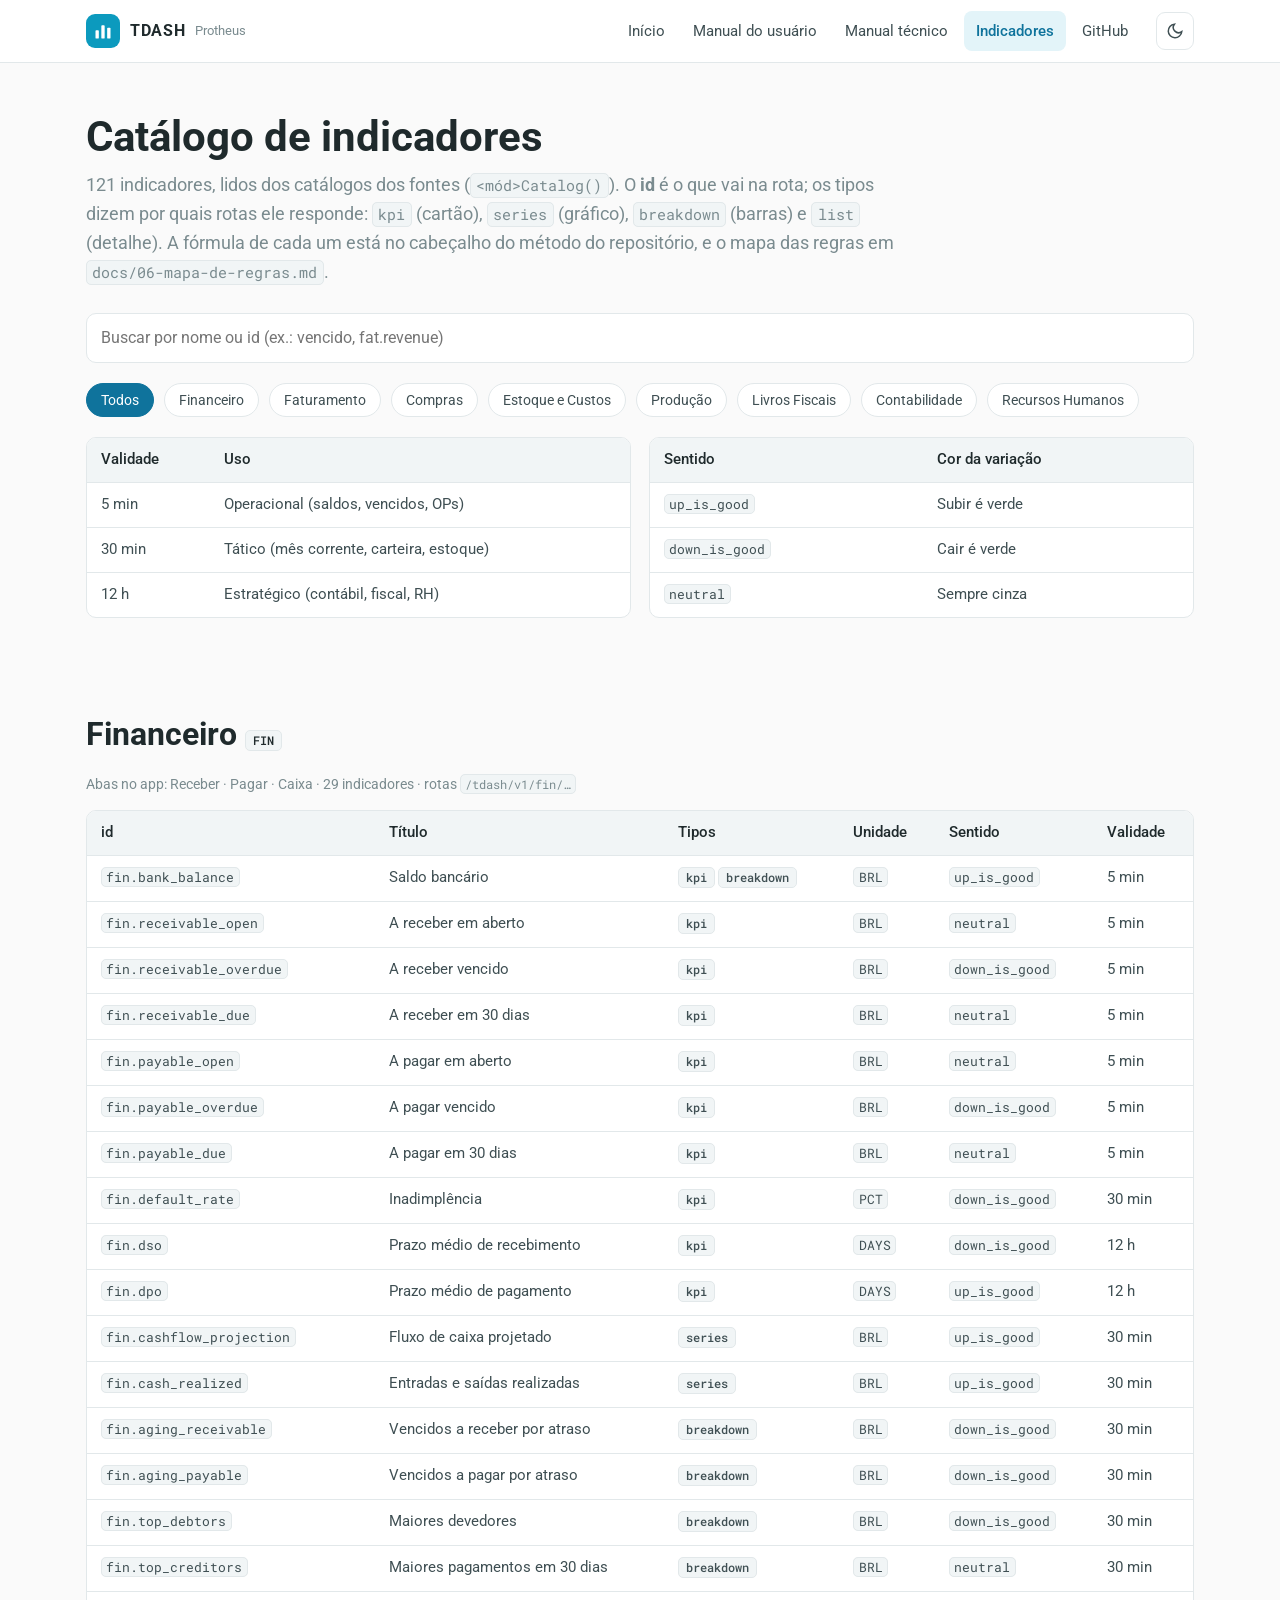
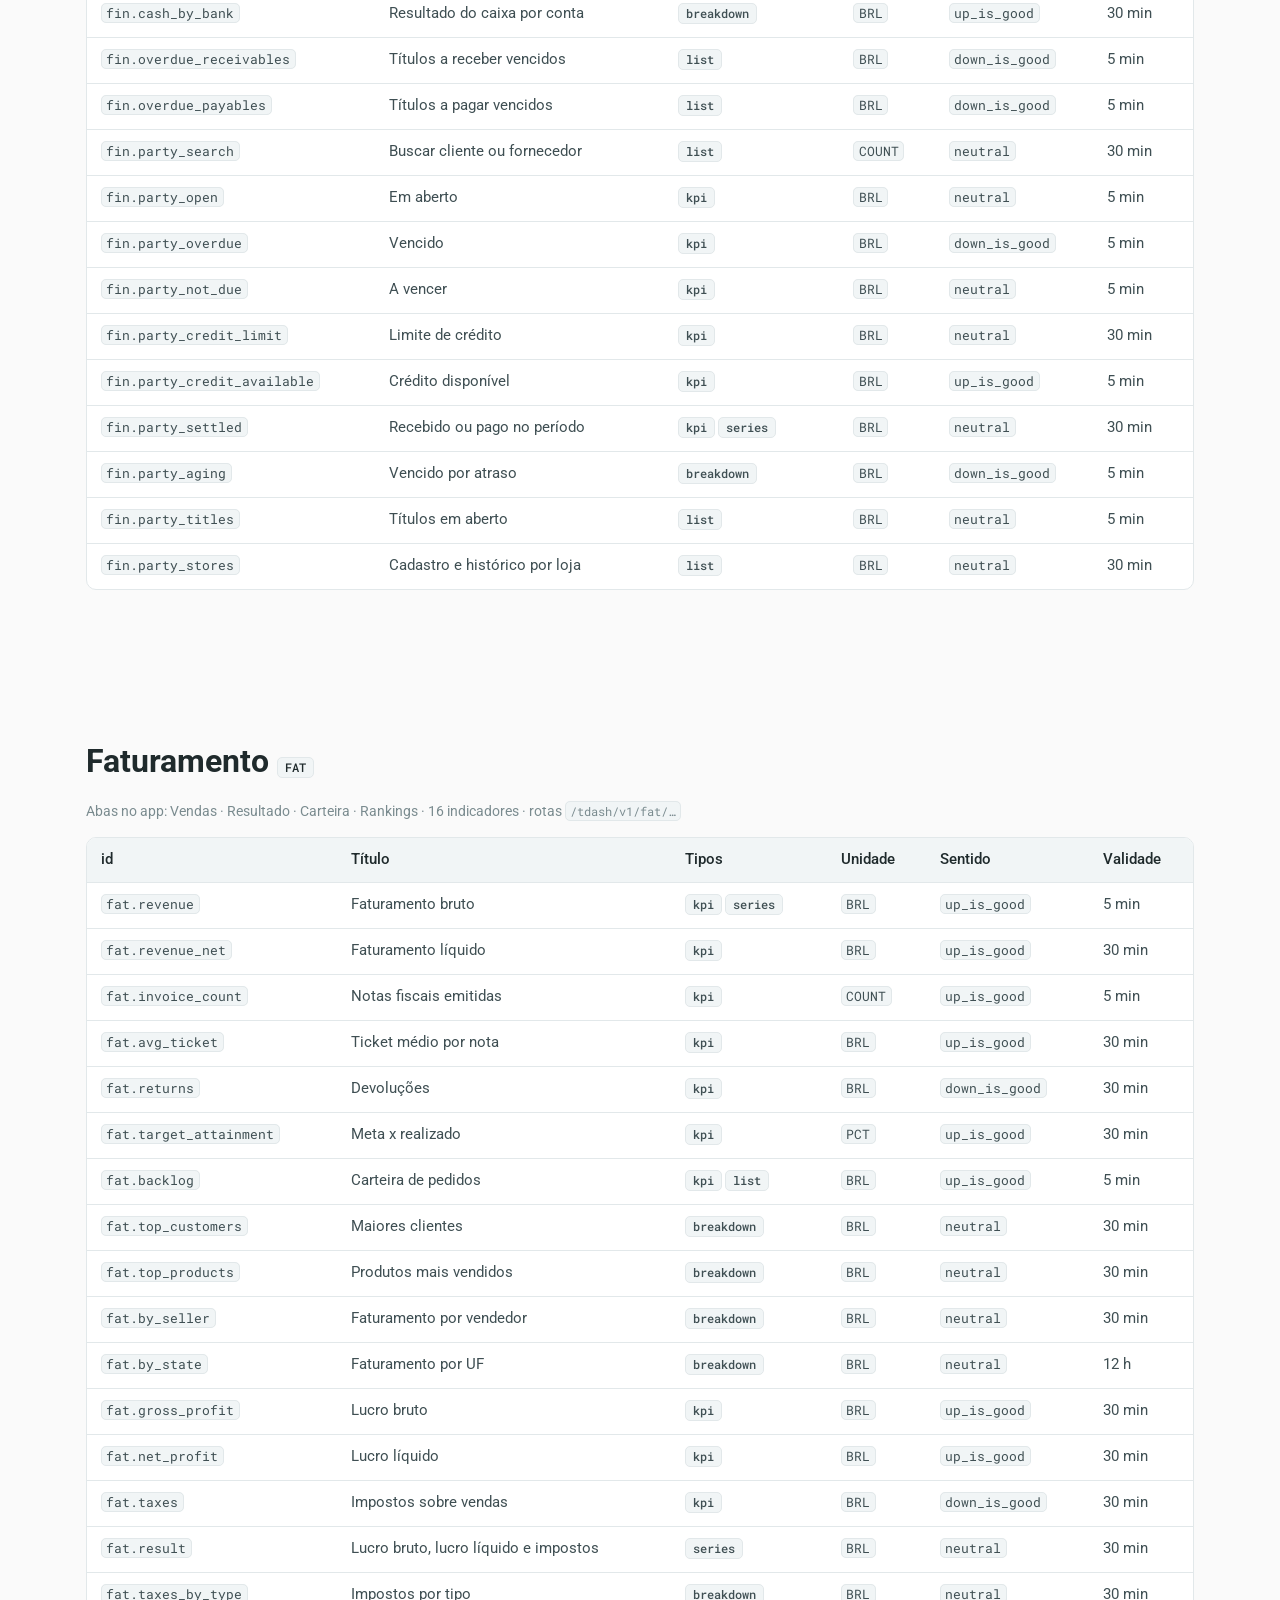
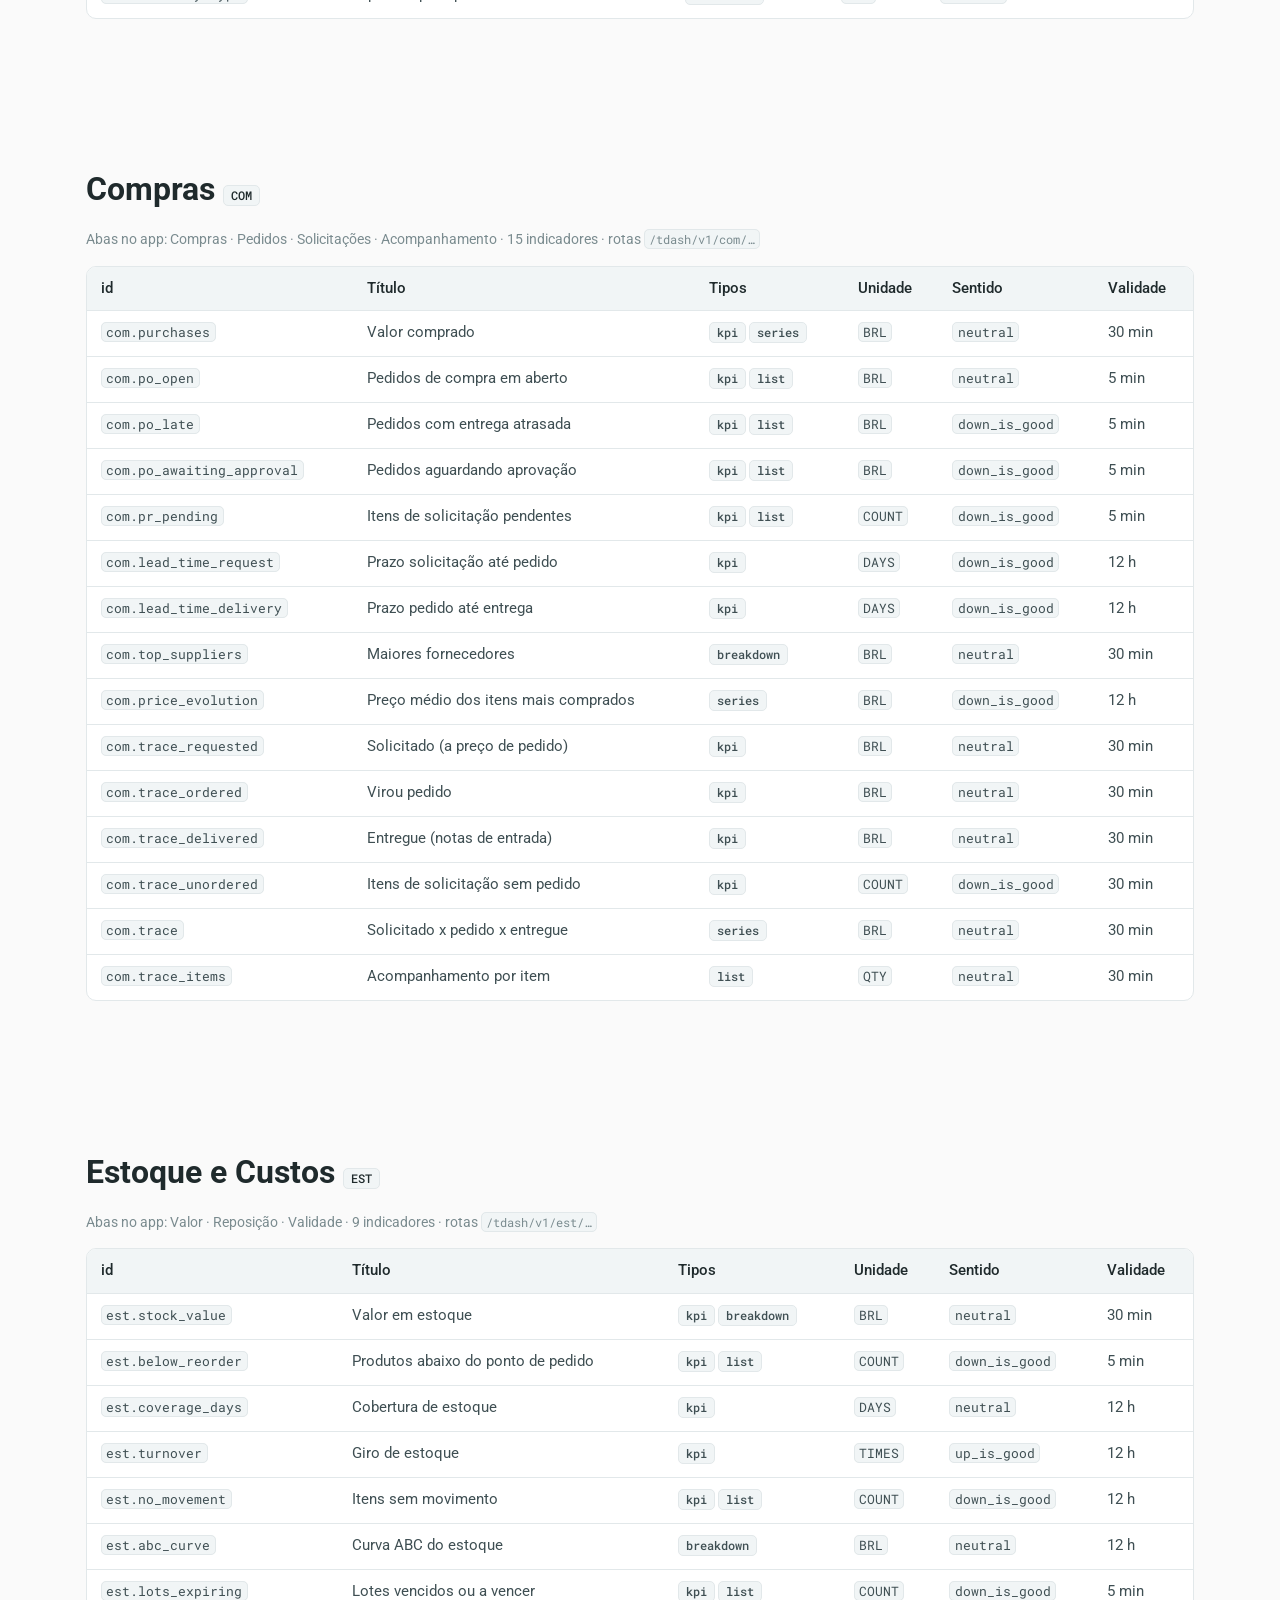
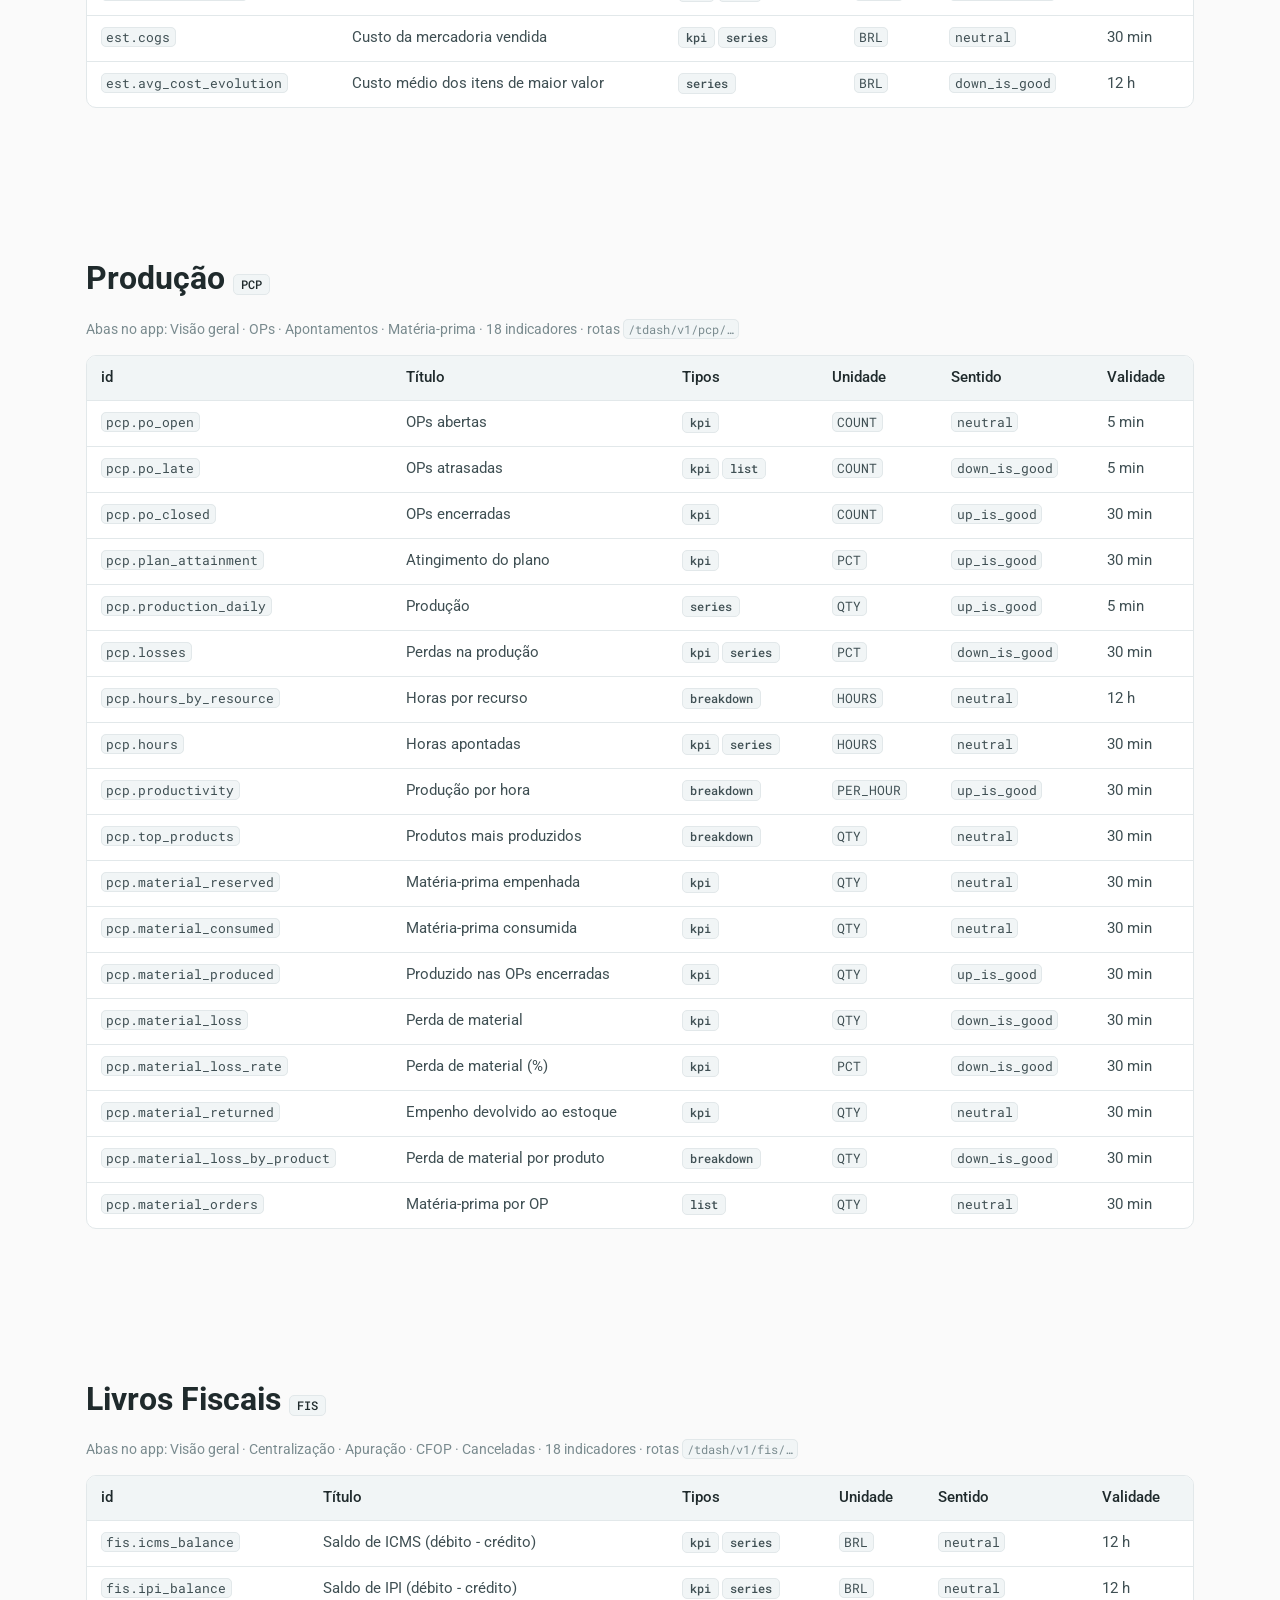
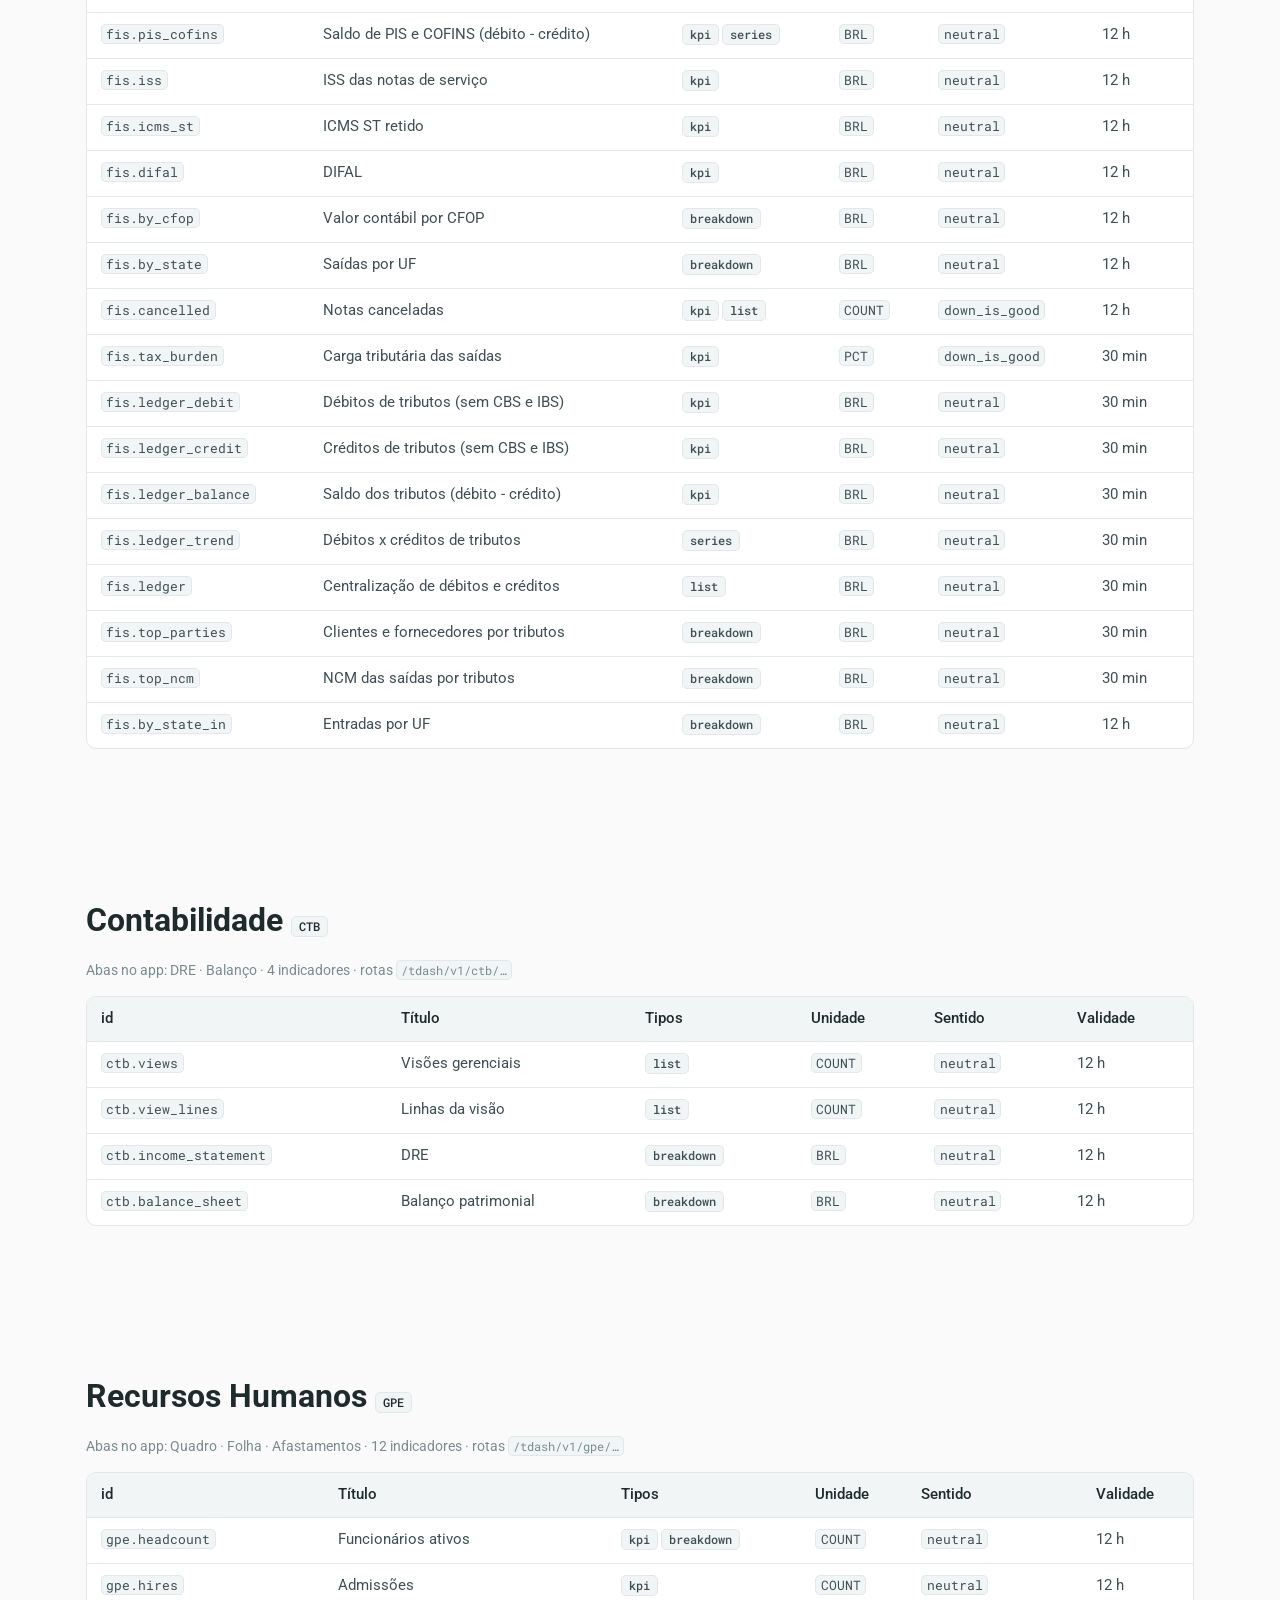
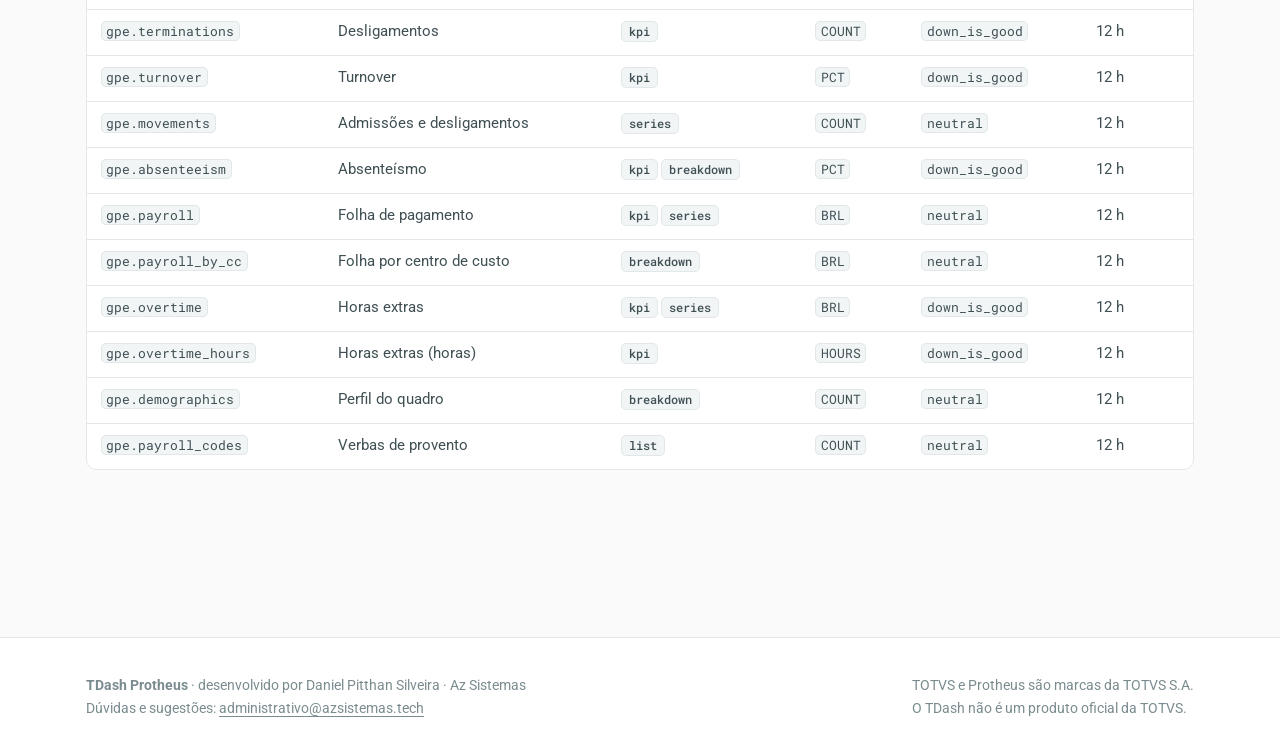
==== indicadores.html @ ec662a40 "Site do TDash Protheus: inicio, manual do usuario, manual tecnico e catalogo de indicadores Co-Autho" ====
<!doctype html>
<html lang="pt-BR">
<head>
<meta charset="utf-8">
<meta name="viewport" content="width=device-width, initial-scale=1">
<title>Catálogo de indicadores — TDash Protheus</title>
<meta name="description" content="Todos os indicadores das APIs TLPP do TDash, por módulo: id, título, tipo, unidade, sentido e validade.">
<meta name="theme-color" content="#0f739c">
<link rel="icon" href="assets/favicon.svg" type="image/svg+xml">
<link rel="preconnect" href="https://fonts.googleapis.com">
<link rel="preconnect" href="https://fonts.gstatic.com" crossorigin>
<link href="https://fonts.googleapis.com/css2?family=Roboto:wght@400;500;700&family=Roboto+Mono:wght@400;500&display=swap" rel="stylesheet">
<link rel="stylesheet" href="assets/site.css">
<script src="assets/site.js"></script>
</head>
<body>

<header class="top">
  <div class="wrap">
    <a class="brand" href="index.html">
      <span class="mark"><svg width="20" height="20" viewBox="0 0 24 24" fill="currentColor"><rect x="3" y="11" width="4" height="10" rx="1"/><rect x="10" y="5" width="4" height="16" rx="1"/><rect x="17" y="8" width="4" height="13" rx="1"/></svg></span>
      TDASH <small>Protheus</small>
    </a>
    <button class="icon-btn menu-btn" id="menuBtn" aria-label="Menu" aria-expanded="false" aria-controls="nav"><svg width="20" height="20" viewBox="0 0 24 24" fill="none" stroke="currentColor" stroke-width="2"><path d="M4 7h16M4 12h16M4 17h16"/></svg></button>
    <nav class="nav" id="nav">
      <a href="index.html">Início</a>
      <a href="usuario.html">Manual do usuário</a>
      <a href="tecnico.html">Manual técnico</a>
      <a href="indicadores.html" aria-current="page">Indicadores</a>
      <a href="https://github.com/DanielPitthan/TDash-Protheus">GitHub</a>
    </nav>
    <button class="icon-btn" id="themeBtn" aria-label="Alternar tema claro/escuro"><svg width="18" height="18" viewBox="0 0 24 24" fill="none" stroke="currentColor" stroke-width="2"><path d="M21 12.8A9 9 0 1 1 11.2 3a7 7 0 0 0 9.8 9.8z"/></svg></button>
  </div>
</header>

<div class="wrap doc-head">
  <h1>Catálogo de indicadores</h1>
  <p>121 indicadores, lidos dos catálogos dos fontes (<code>&lt;mód&gt;Catalog()</code>). O <b>id</b> é o que vai na rota;
    os tipos dizem por quais rotas ele responde: <code>kpi</code> (cartão), <code>series</code> (gráfico), <code>breakdown</code>
    (barras) e <code>list</code> (detalhe). A fórmula de cada um está no cabeçalho do método do repositório, e o mapa das regras
    em <code>docs/06-mapa-de-regras.md</code>.</p>
</div>

<main class="wrap" style="padding-bottom:80px">
  <div class="filter">
    <input id="kpiSearch" type="search" placeholder="Buscar por nome ou id (ex.: vencido, fat.revenue)" aria-label="Buscar indicador">
  </div>
  <div class="filter" role="group" aria-label="Filtrar por módulo">
        <button class="chip" data-filter="all" aria-pressed="true">Todos</button>
        <button class="chip" data-filter="FIN" aria-pressed="false">Financeiro</button>
        <button class="chip" data-filter="FAT" aria-pressed="false">Faturamento</button>
        <button class="chip" data-filter="COM" aria-pressed="false">Compras</button>
        <button class="chip" data-filter="EST" aria-pressed="false">Estoque e Custos</button>
        <button class="chip" data-filter="PCP" aria-pressed="false">Produção</button>
        <button class="chip" data-filter="FIS" aria-pressed="false">Livros Fiscais</button>
        <button class="chip" data-filter="CTB" aria-pressed="false">Contabilidade</button>
        <button class="chip" data-filter="GPE" aria-pressed="false">Recursos Humanos</button>
  </div>

  <div class="grid g2" style="margin-bottom:32px">
    <div class="table-wrap" style="margin:0"><table>
      <thead><tr><th>Validade</th><th>Uso</th></tr></thead>
      <tbody>
        <tr><td>5 min</td><td>Operacional (saldos, vencidos, OPs)</td></tr>
        <tr><td>30 min</td><td>Tático (mês corrente, carteira, estoque)</td></tr>
        <tr><td>12 h</td><td>Estratégico (contábil, fiscal, RH)</td></tr>
      </tbody>
    </table></div>
    <div class="table-wrap" style="margin:0"><table>
      <thead><tr><th>Sentido</th><th>Cor da variação</th></tr></thead>
      <tbody>
        <tr><td><code>up_is_good</code></td><td>Subir é verde</td></tr>
        <tr><td><code>down_is_good</code></td><td>Cair é verde</td></tr>
        <tr><td><code>neutral</code></td><td>Sempre cinza</td></tr>
      </tbody>
    </table></div>
  </div>

    <section data-module="FIN" id="fin">
      <h2>Financeiro <span class="kind">FIN</span></h2>
      <p class="note">Abas no app: Receber · Pagar · Caixa · 29 indicadores · rotas <code>/tdash/v1/fin/…</code></p>
      <div class="table-wrap"><table>
        <thead><tr><th>id</th><th>Título</th><th>Tipos</th><th>Unidade</th><th>Sentido</th><th>Validade</th></tr></thead>
        <tbody>
          <tr><td><code>fin.bank_balance</code></td><td>Saldo bancário</td><td><span class="kind">kpi</span><span class="kind">breakdown</span></td><td><code>BRL</code></td><td><code>up_is_good</code></td><td>5 min</td></tr>
          <tr><td><code>fin.receivable_open</code></td><td>A receber em aberto</td><td><span class="kind">kpi</span></td><td><code>BRL</code></td><td><code>neutral</code></td><td>5 min</td></tr>
          <tr><td><code>fin.receivable_overdue</code></td><td>A receber vencido</td><td><span class="kind">kpi</span></td><td><code>BRL</code></td><td><code>down_is_good</code></td><td>5 min</td></tr>
          <tr><td><code>fin.receivable_due</code></td><td>A receber em 30 dias</td><td><span class="kind">kpi</span></td><td><code>BRL</code></td><td><code>neutral</code></td><td>5 min</td></tr>
          <tr><td><code>fin.payable_open</code></td><td>A pagar em aberto</td><td><span class="kind">kpi</span></td><td><code>BRL</code></td><td><code>neutral</code></td><td>5 min</td></tr>
          <tr><td><code>fin.payable_overdue</code></td><td>A pagar vencido</td><td><span class="kind">kpi</span></td><td><code>BRL</code></td><td><code>down_is_good</code></td><td>5 min</td></tr>
          <tr><td><code>fin.payable_due</code></td><td>A pagar em 30 dias</td><td><span class="kind">kpi</span></td><td><code>BRL</code></td><td><code>neutral</code></td><td>5 min</td></tr>
          <tr><td><code>fin.default_rate</code></td><td>Inadimplência</td><td><span class="kind">kpi</span></td><td><code>PCT</code></td><td><code>down_is_good</code></td><td>30 min</td></tr>
          <tr><td><code>fin.dso</code></td><td>Prazo médio de recebimento</td><td><span class="kind">kpi</span></td><td><code>DAYS</code></td><td><code>down_is_good</code></td><td>12 h</td></tr>
          <tr><td><code>fin.dpo</code></td><td>Prazo médio de pagamento</td><td><span class="kind">kpi</span></td><td><code>DAYS</code></td><td><code>up_is_good</code></td><td>12 h</td></tr>
          <tr><td><code>fin.cashflow_projection</code></td><td>Fluxo de caixa projetado</td><td><span class="kind">series</span></td><td><code>BRL</code></td><td><code>up_is_good</code></td><td>30 min</td></tr>
          <tr><td><code>fin.cash_realized</code></td><td>Entradas e saídas realizadas</td><td><span class="kind">series</span></td><td><code>BRL</code></td><td><code>up_is_good</code></td><td>30 min</td></tr>
          <tr><td><code>fin.aging_receivable</code></td><td>Vencidos a receber por atraso</td><td><span class="kind">breakdown</span></td><td><code>BRL</code></td><td><code>down_is_good</code></td><td>30 min</td></tr>
          <tr><td><code>fin.aging_payable</code></td><td>Vencidos a pagar por atraso</td><td><span class="kind">breakdown</span></td><td><code>BRL</code></td><td><code>down_is_good</code></td><td>30 min</td></tr>
          <tr><td><code>fin.top_debtors</code></td><td>Maiores devedores</td><td><span class="kind">breakdown</span></td><td><code>BRL</code></td><td><code>down_is_good</code></td><td>30 min</td></tr>
          <tr><td><code>fin.top_creditors</code></td><td>Maiores pagamentos em 30 dias</td><td><span class="kind">breakdown</span></td><td><code>BRL</code></td><td><code>neutral</code></td><td>30 min</td></tr>
          <tr><td><code>fin.cash_by_bank</code></td><td>Resultado do caixa por conta</td><td><span class="kind">breakdown</span></td><td><code>BRL</code></td><td><code>up_is_good</code></td><td>30 min</td></tr>
          <tr><td><code>fin.overdue_receivables</code></td><td>Títulos a receber vencidos</td><td><span class="kind">list</span></td><td><code>BRL</code></td><td><code>down_is_good</code></td><td>5 min</td></tr>
          <tr><td><code>fin.overdue_payables</code></td><td>Títulos a pagar vencidos</td><td><span class="kind">list</span></td><td><code>BRL</code></td><td><code>down_is_good</code></td><td>5 min</td></tr>
          <tr><td><code>fin.party_search</code></td><td>Buscar cliente ou fornecedor</td><td><span class="kind">list</span></td><td><code>COUNT</code></td><td><code>neutral</code></td><td>30 min</td></tr>
          <tr><td><code>fin.party_open</code></td><td>Em aberto</td><td><span class="kind">kpi</span></td><td><code>BRL</code></td><td><code>neutral</code></td><td>5 min</td></tr>
          <tr><td><code>fin.party_overdue</code></td><td>Vencido</td><td><span class="kind">kpi</span></td><td><code>BRL</code></td><td><code>down_is_good</code></td><td>5 min</td></tr>
          <tr><td><code>fin.party_not_due</code></td><td>A vencer</td><td><span class="kind">kpi</span></td><td><code>BRL</code></td><td><code>neutral</code></td><td>5 min</td></tr>
          <tr><td><code>fin.party_credit_limit</code></td><td>Limite de crédito</td><td><span class="kind">kpi</span></td><td><code>BRL</code></td><td><code>neutral</code></td><td>30 min</td></tr>
          <tr><td><code>fin.party_credit_available</code></td><td>Crédito disponível</td><td><span class="kind">kpi</span></td><td><code>BRL</code></td><td><code>up_is_good</code></td><td>5 min</td></tr>
          <tr><td><code>fin.party_settled</code></td><td>Recebido ou pago no período</td><td><span class="kind">kpi</span><span class="kind">series</span></td><td><code>BRL</code></td><td><code>neutral</code></td><td>30 min</td></tr>
          <tr><td><code>fin.party_aging</code></td><td>Vencido por atraso</td><td><span class="kind">breakdown</span></td><td><code>BRL</code></td><td><code>down_is_good</code></td><td>5 min</td></tr>
          <tr><td><code>fin.party_titles</code></td><td>Títulos em aberto</td><td><span class="kind">list</span></td><td><code>BRL</code></td><td><code>neutral</code></td><td>5 min</td></tr>
          <tr><td><code>fin.party_stores</code></td><td>Cadastro e histórico por loja</td><td><span class="kind">list</span></td><td><code>BRL</code></td><td><code>neutral</code></td><td>30 min</td></tr>
        </tbody>
      </table></div>
    </section>

    <section data-module="FAT" id="fat">
      <h2>Faturamento <span class="kind">FAT</span></h2>
      <p class="note">Abas no app: Vendas · Resultado · Carteira · Rankings · 16 indicadores · rotas <code>/tdash/v1/fat/…</code></p>
      <div class="table-wrap"><table>
        <thead><tr><th>id</th><th>Título</th><th>Tipos</th><th>Unidade</th><th>Sentido</th><th>Validade</th></tr></thead>
        <tbody>
          <tr><td><code>fat.revenue</code></td><td>Faturamento bruto</td><td><span class="kind">kpi</span><span class="kind">series</span></td><td><code>BRL</code></td><td><code>up_is_good</code></td><td>5 min</td></tr>
          <tr><td><code>fat.revenue_net</code></td><td>Faturamento líquido</td><td><span class="kind">kpi</span></td><td><code>BRL</code></td><td><code>up_is_good</code></td><td>30 min</td></tr>
          <tr><td><code>fat.invoice_count</code></td><td>Notas fiscais emitidas</td><td><span class="kind">kpi</span></td><td><code>COUNT</code></td><td><code>up_is_good</code></td><td>5 min</td></tr>
          <tr><td><code>fat.avg_ticket</code></td><td>Ticket médio por nota</td><td><span class="kind">kpi</span></td><td><code>BRL</code></td><td><code>up_is_good</code></td><td>30 min</td></tr>
          <tr><td><code>fat.returns</code></td><td>Devoluções</td><td><span class="kind">kpi</span></td><td><code>BRL</code></td><td><code>down_is_good</code></td><td>30 min</td></tr>
          <tr><td><code>fat.target_attainment</code></td><td>Meta x realizado</td><td><span class="kind">kpi</span></td><td><code>PCT</code></td><td><code>up_is_good</code></td><td>30 min</td></tr>
          <tr><td><code>fat.backlog</code></td><td>Carteira de pedidos</td><td><span class="kind">kpi</span><span class="kind">list</span></td><td><code>BRL</code></td><td><code>up_is_good</code></td><td>5 min</td></tr>
          <tr><td><code>fat.top_customers</code></td><td>Maiores clientes</td><td><span class="kind">breakdown</span></td><td><code>BRL</code></td><td><code>neutral</code></td><td>30 min</td></tr>
          <tr><td><code>fat.top_products</code></td><td>Produtos mais vendidos</td><td><span class="kind">breakdown</span></td><td><code>BRL</code></td><td><code>neutral</code></td><td>30 min</td></tr>
          <tr><td><code>fat.by_seller</code></td><td>Faturamento por vendedor</td><td><span class="kind">breakdown</span></td><td><code>BRL</code></td><td><code>neutral</code></td><td>30 min</td></tr>
          <tr><td><code>fat.by_state</code></td><td>Faturamento por UF</td><td><span class="kind">breakdown</span></td><td><code>BRL</code></td><td><code>neutral</code></td><td>12 h</td></tr>
          <tr><td><code>fat.gross_profit</code></td><td>Lucro bruto</td><td><span class="kind">kpi</span></td><td><code>BRL</code></td><td><code>up_is_good</code></td><td>30 min</td></tr>
          <tr><td><code>fat.net_profit</code></td><td>Lucro líquido</td><td><span class="kind">kpi</span></td><td><code>BRL</code></td><td><code>up_is_good</code></td><td>30 min</td></tr>
          <tr><td><code>fat.taxes</code></td><td>Impostos sobre vendas</td><td><span class="kind">kpi</span></td><td><code>BRL</code></td><td><code>down_is_good</code></td><td>30 min</td></tr>
          <tr><td><code>fat.result</code></td><td>Lucro bruto, lucro líquido e impostos</td><td><span class="kind">series</span></td><td><code>BRL</code></td><td><code>neutral</code></td><td>30 min</td></tr>
          <tr><td><code>fat.taxes_by_type</code></td><td>Impostos por tipo</td><td><span class="kind">breakdown</span></td><td><code>BRL</code></td><td><code>neutral</code></td><td>30 min</td></tr>
        </tbody>
      </table></div>
    </section>

    <section data-module="COM" id="com">
      <h2>Compras <span class="kind">COM</span></h2>
      <p class="note">Abas no app: Compras · Pedidos · Solicitações · Acompanhamento · 15 indicadores · rotas <code>/tdash/v1/com/…</code></p>
      <div class="table-wrap"><table>
        <thead><tr><th>id</th><th>Título</th><th>Tipos</th><th>Unidade</th><th>Sentido</th><th>Validade</th></tr></thead>
        <tbody>
          <tr><td><code>com.purchases</code></td><td>Valor comprado</td><td><span class="kind">kpi</span><span class="kind">series</span></td><td><code>BRL</code></td><td><code>neutral</code></td><td>30 min</td></tr>
          <tr><td><code>com.po_open</code></td><td>Pedidos de compra em aberto</td><td><span class="kind">kpi</span><span class="kind">list</span></td><td><code>BRL</code></td><td><code>neutral</code></td><td>5 min</td></tr>
          <tr><td><code>com.po_late</code></td><td>Pedidos com entrega atrasada</td><td><span class="kind">kpi</span><span class="kind">list</span></td><td><code>BRL</code></td><td><code>down_is_good</code></td><td>5 min</td></tr>
          <tr><td><code>com.po_awaiting_approval</code></td><td>Pedidos aguardando aprovação</td><td><span class="kind">kpi</span><span class="kind">list</span></td><td><code>BRL</code></td><td><code>down_is_good</code></td><td>5 min</td></tr>
          <tr><td><code>com.pr_pending</code></td><td>Itens de solicitação pendentes</td><td><span class="kind">kpi</span><span class="kind">list</span></td><td><code>COUNT</code></td><td><code>down_is_good</code></td><td>5 min</td></tr>
          <tr><td><code>com.lead_time_request</code></td><td>Prazo solicitação até pedido</td><td><span class="kind">kpi</span></td><td><code>DAYS</code></td><td><code>down_is_good</code></td><td>12 h</td></tr>
          <tr><td><code>com.lead_time_delivery</code></td><td>Prazo pedido até entrega</td><td><span class="kind">kpi</span></td><td><code>DAYS</code></td><td><code>down_is_good</code></td><td>12 h</td></tr>
          <tr><td><code>com.top_suppliers</code></td><td>Maiores fornecedores</td><td><span class="kind">breakdown</span></td><td><code>BRL</code></td><td><code>neutral</code></td><td>30 min</td></tr>
          <tr><td><code>com.price_evolution</code></td><td>Preço médio dos itens mais comprados</td><td><span class="kind">series</span></td><td><code>BRL</code></td><td><code>down_is_good</code></td><td>12 h</td></tr>
          <tr><td><code>com.trace_requested</code></td><td>Solicitado (a preço de pedido)</td><td><span class="kind">kpi</span></td><td><code>BRL</code></td><td><code>neutral</code></td><td>30 min</td></tr>
          <tr><td><code>com.trace_ordered</code></td><td>Virou pedido</td><td><span class="kind">kpi</span></td><td><code>BRL</code></td><td><code>neutral</code></td><td>30 min</td></tr>
          <tr><td><code>com.trace_delivered</code></td><td>Entregue (notas de entrada)</td><td><span class="kind">kpi</span></td><td><code>BRL</code></td><td><code>neutral</code></td><td>30 min</td></tr>
          <tr><td><code>com.trace_unordered</code></td><td>Itens de solicitação sem pedido</td><td><span class="kind">kpi</span></td><td><code>COUNT</code></td><td><code>down_is_good</code></td><td>30 min</td></tr>
          <tr><td><code>com.trace</code></td><td>Solicitado x pedido x entregue</td><td><span class="kind">series</span></td><td><code>BRL</code></td><td><code>neutral</code></td><td>30 min</td></tr>
          <tr><td><code>com.trace_items</code></td><td>Acompanhamento por item</td><td><span class="kind">list</span></td><td><code>QTY</code></td><td><code>neutral</code></td><td>30 min</td></tr>
        </tbody>
      </table></div>
    </section>

    <section data-module="EST" id="est">
      <h2>Estoque e Custos <span class="kind">EST</span></h2>
      <p class="note">Abas no app: Valor · Reposição · Validade · 9 indicadores · rotas <code>/tdash/v1/est/…</code></p>
      <div class="table-wrap"><table>
        <thead><tr><th>id</th><th>Título</th><th>Tipos</th><th>Unidade</th><th>Sentido</th><th>Validade</th></tr></thead>
        <tbody>
          <tr><td><code>est.stock_value</code></td><td>Valor em estoque</td><td><span class="kind">kpi</span><span class="kind">breakdown</span></td><td><code>BRL</code></td><td><code>neutral</code></td><td>30 min</td></tr>
          <tr><td><code>est.below_reorder</code></td><td>Produtos abaixo do ponto de pedido</td><td><span class="kind">kpi</span><span class="kind">list</span></td><td><code>COUNT</code></td><td><code>down_is_good</code></td><td>5 min</td></tr>
          <tr><td><code>est.coverage_days</code></td><td>Cobertura de estoque</td><td><span class="kind">kpi</span></td><td><code>DAYS</code></td><td><code>neutral</code></td><td>12 h</td></tr>
          <tr><td><code>est.turnover</code></td><td>Giro de estoque</td><td><span class="kind">kpi</span></td><td><code>TIMES</code></td><td><code>up_is_good</code></td><td>12 h</td></tr>
          <tr><td><code>est.no_movement</code></td><td>Itens sem movimento</td><td><span class="kind">kpi</span><span class="kind">list</span></td><td><code>COUNT</code></td><td><code>down_is_good</code></td><td>12 h</td></tr>
          <tr><td><code>est.abc_curve</code></td><td>Curva ABC do estoque</td><td><span class="kind">breakdown</span></td><td><code>BRL</code></td><td><code>neutral</code></td><td>12 h</td></tr>
          <tr><td><code>est.lots_expiring</code></td><td>Lotes vencidos ou a vencer</td><td><span class="kind">kpi</span><span class="kind">list</span></td><td><code>COUNT</code></td><td><code>down_is_good</code></td><td>5 min</td></tr>
          <tr><td><code>est.cogs</code></td><td>Custo da mercadoria vendida</td><td><span class="kind">kpi</span><span class="kind">series</span></td><td><code>BRL</code></td><td><code>neutral</code></td><td>30 min</td></tr>
          <tr><td><code>est.avg_cost_evolution</code></td><td>Custo médio dos itens de maior valor</td><td><span class="kind">series</span></td><td><code>BRL</code></td><td><code>down_is_good</code></td><td>12 h</td></tr>
        </tbody>
      </table></div>
    </section>

    <section data-module="PCP" id="pcp">
      <h2>Produção <span class="kind">PCP</span></h2>
      <p class="note">Abas no app: Visão geral · OPs · Apontamentos · Matéria-prima · 18 indicadores · rotas <code>/tdash/v1/pcp/…</code></p>
      <div class="table-wrap"><table>
        <thead><tr><th>id</th><th>Título</th><th>Tipos</th><th>Unidade</th><th>Sentido</th><th>Validade</th></tr></thead>
        <tbody>
          <tr><td><code>pcp.po_open</code></td><td>OPs abertas</td><td><span class="kind">kpi</span></td><td><code>COUNT</code></td><td><code>neutral</code></td><td>5 min</td></tr>
          <tr><td><code>pcp.po_late</code></td><td>OPs atrasadas</td><td><span class="kind">kpi</span><span class="kind">list</span></td><td><code>COUNT</code></td><td><code>down_is_good</code></td><td>5 min</td></tr>
          <tr><td><code>pcp.po_closed</code></td><td>OPs encerradas</td><td><span class="kind">kpi</span></td><td><code>COUNT</code></td><td><code>up_is_good</code></td><td>30 min</td></tr>
          <tr><td><code>pcp.plan_attainment</code></td><td>Atingimento do plano</td><td><span class="kind">kpi</span></td><td><code>PCT</code></td><td><code>up_is_good</code></td><td>30 min</td></tr>
          <tr><td><code>pcp.production_daily</code></td><td>Produção</td><td><span class="kind">series</span></td><td><code>QTY</code></td><td><code>up_is_good</code></td><td>5 min</td></tr>
          <tr><td><code>pcp.losses</code></td><td>Perdas na produção</td><td><span class="kind">kpi</span><span class="kind">series</span></td><td><code>PCT</code></td><td><code>down_is_good</code></td><td>30 min</td></tr>
          <tr><td><code>pcp.hours_by_resource</code></td><td>Horas por recurso</td><td><span class="kind">breakdown</span></td><td><code>HOURS</code></td><td><code>neutral</code></td><td>12 h</td></tr>
          <tr><td><code>pcp.hours</code></td><td>Horas apontadas</td><td><span class="kind">kpi</span><span class="kind">series</span></td><td><code>HOURS</code></td><td><code>neutral</code></td><td>30 min</td></tr>
          <tr><td><code>pcp.productivity</code></td><td>Produção por hora</td><td><span class="kind">breakdown</span></td><td><code>PER_HOUR</code></td><td><code>up_is_good</code></td><td>30 min</td></tr>
          <tr><td><code>pcp.top_products</code></td><td>Produtos mais produzidos</td><td><span class="kind">breakdown</span></td><td><code>QTY</code></td><td><code>neutral</code></td><td>30 min</td></tr>
          <tr><td><code>pcp.material_reserved</code></td><td>Matéria-prima empenhada</td><td><span class="kind">kpi</span></td><td><code>QTY</code></td><td><code>neutral</code></td><td>30 min</td></tr>
          <tr><td><code>pcp.material_consumed</code></td><td>Matéria-prima consumida</td><td><span class="kind">kpi</span></td><td><code>QTY</code></td><td><code>neutral</code></td><td>30 min</td></tr>
          <tr><td><code>pcp.material_produced</code></td><td>Produzido nas OPs encerradas</td><td><span class="kind">kpi</span></td><td><code>QTY</code></td><td><code>up_is_good</code></td><td>30 min</td></tr>
          <tr><td><code>pcp.material_loss</code></td><td>Perda de material</td><td><span class="kind">kpi</span></td><td><code>QTY</code></td><td><code>down_is_good</code></td><td>30 min</td></tr>
          <tr><td><code>pcp.material_loss_rate</code></td><td>Perda de material (%)</td><td><span class="kind">kpi</span></td><td><code>PCT</code></td><td><code>down_is_good</code></td><td>30 min</td></tr>
          <tr><td><code>pcp.material_returned</code></td><td>Empenho devolvido ao estoque</td><td><span class="kind">kpi</span></td><td><code>QTY</code></td><td><code>neutral</code></td><td>30 min</td></tr>
          <tr><td><code>pcp.material_loss_by_product</code></td><td>Perda de material por produto</td><td><span class="kind">breakdown</span></td><td><code>QTY</code></td><td><code>down_is_good</code></td><td>30 min</td></tr>
          <tr><td><code>pcp.material_orders</code></td><td>Matéria-prima por OP</td><td><span class="kind">list</span></td><td><code>QTY</code></td><td><code>neutral</code></td><td>30 min</td></tr>
        </tbody>
      </table></div>
    </section>

    <section data-module="FIS" id="fis">
      <h2>Livros Fiscais <span class="kind">FIS</span></h2>
      <p class="note">Abas no app: Visão geral · Centralização · Apuração · CFOP · Canceladas · 18 indicadores · rotas <code>/tdash/v1/fis/…</code></p>
      <div class="table-wrap"><table>
        <thead><tr><th>id</th><th>Título</th><th>Tipos</th><th>Unidade</th><th>Sentido</th><th>Validade</th></tr></thead>
        <tbody>
          <tr><td><code>fis.icms_balance</code></td><td>Saldo de ICMS (débito - crédito)</td><td><span class="kind">kpi</span><span class="kind">series</span></td><td><code>BRL</code></td><td><code>neutral</code></td><td>12 h</td></tr>
          <tr><td><code>fis.ipi_balance</code></td><td>Saldo de IPI (débito - crédito)</td><td><span class="kind">kpi</span><span class="kind">series</span></td><td><code>BRL</code></td><td><code>neutral</code></td><td>12 h</td></tr>
          <tr><td><code>fis.pis_cofins</code></td><td>Saldo de PIS e COFINS (débito - crédito)</td><td><span class="kind">kpi</span><span class="kind">series</span></td><td><code>BRL</code></td><td><code>neutral</code></td><td>12 h</td></tr>
          <tr><td><code>fis.iss</code></td><td>ISS das notas de serviço</td><td><span class="kind">kpi</span></td><td><code>BRL</code></td><td><code>neutral</code></td><td>12 h</td></tr>
          <tr><td><code>fis.icms_st</code></td><td>ICMS ST retido</td><td><span class="kind">kpi</span></td><td><code>BRL</code></td><td><code>neutral</code></td><td>12 h</td></tr>
          <tr><td><code>fis.difal</code></td><td>DIFAL</td><td><span class="kind">kpi</span></td><td><code>BRL</code></td><td><code>neutral</code></td><td>12 h</td></tr>
          <tr><td><code>fis.by_cfop</code></td><td>Valor contábil por CFOP</td><td><span class="kind">breakdown</span></td><td><code>BRL</code></td><td><code>neutral</code></td><td>12 h</td></tr>
          <tr><td><code>fis.by_state</code></td><td>Saídas por UF</td><td><span class="kind">breakdown</span></td><td><code>BRL</code></td><td><code>neutral</code></td><td>12 h</td></tr>
          <tr><td><code>fis.cancelled</code></td><td>Notas canceladas</td><td><span class="kind">kpi</span><span class="kind">list</span></td><td><code>COUNT</code></td><td><code>down_is_good</code></td><td>12 h</td></tr>
          <tr><td><code>fis.tax_burden</code></td><td>Carga tributária das saídas</td><td><span class="kind">kpi</span></td><td><code>PCT</code></td><td><code>down_is_good</code></td><td>30 min</td></tr>
          <tr><td><code>fis.ledger_debit</code></td><td>Débitos de tributos (sem CBS e IBS)</td><td><span class="kind">kpi</span></td><td><code>BRL</code></td><td><code>neutral</code></td><td>30 min</td></tr>
          <tr><td><code>fis.ledger_credit</code></td><td>Créditos de tributos (sem CBS e IBS)</td><td><span class="kind">kpi</span></td><td><code>BRL</code></td><td><code>neutral</code></td><td>30 min</td></tr>
          <tr><td><code>fis.ledger_balance</code></td><td>Saldo dos tributos (débito - crédito)</td><td><span class="kind">kpi</span></td><td><code>BRL</code></td><td><code>neutral</code></td><td>30 min</td></tr>
          <tr><td><code>fis.ledger_trend</code></td><td>Débitos x créditos de tributos</td><td><span class="kind">series</span></td><td><code>BRL</code></td><td><code>neutral</code></td><td>30 min</td></tr>
          <tr><td><code>fis.ledger</code></td><td>Centralização de débitos e créditos</td><td><span class="kind">list</span></td><td><code>BRL</code></td><td><code>neutral</code></td><td>30 min</td></tr>
          <tr><td><code>fis.top_parties</code></td><td>Clientes e fornecedores por tributos</td><td><span class="kind">breakdown</span></td><td><code>BRL</code></td><td><code>neutral</code></td><td>30 min</td></tr>
          <tr><td><code>fis.top_ncm</code></td><td>NCM das saídas por tributos</td><td><span class="kind">breakdown</span></td><td><code>BRL</code></td><td><code>neutral</code></td><td>30 min</td></tr>
          <tr><td><code>fis.by_state_in</code></td><td>Entradas por UF</td><td><span class="kind">breakdown</span></td><td><code>BRL</code></td><td><code>neutral</code></td><td>12 h</td></tr>
        </tbody>
      </table></div>
    </section>

    <section data-module="CTB" id="ctb">
      <h2>Contabilidade <span class="kind">CTB</span></h2>
      <p class="note">Abas no app: DRE · Balanço · 4 indicadores · rotas <code>/tdash/v1/ctb/…</code></p>
      <div class="table-wrap"><table>
        <thead><tr><th>id</th><th>Título</th><th>Tipos</th><th>Unidade</th><th>Sentido</th><th>Validade</th></tr></thead>
        <tbody>
          <tr><td><code>ctb.views</code></td><td>Visões gerenciais</td><td><span class="kind">list</span></td><td><code>COUNT</code></td><td><code>neutral</code></td><td>12 h</td></tr>
          <tr><td><code>ctb.view_lines</code></td><td>Linhas da visão</td><td><span class="kind">list</span></td><td><code>COUNT</code></td><td><code>neutral</code></td><td>12 h</td></tr>
          <tr><td><code>ctb.income_statement</code></td><td>DRE</td><td><span class="kind">breakdown</span></td><td><code>BRL</code></td><td><code>neutral</code></td><td>12 h</td></tr>
          <tr><td><code>ctb.balance_sheet</code></td><td>Balanço patrimonial</td><td><span class="kind">breakdown</span></td><td><code>BRL</code></td><td><code>neutral</code></td><td>12 h</td></tr>
        </tbody>
      </table></div>
    </section>

    <section data-module="GPE" id="gpe">
      <h2>Recursos Humanos <span class="kind">GPE</span></h2>
      <p class="note">Abas no app: Quadro · Folha · Afastamentos · 12 indicadores · rotas <code>/tdash/v1/gpe/…</code></p>
      <div class="table-wrap"><table>
        <thead><tr><th>id</th><th>Título</th><th>Tipos</th><th>Unidade</th><th>Sentido</th><th>Validade</th></tr></thead>
        <tbody>
          <tr><td><code>gpe.headcount</code></td><td>Funcionários ativos</td><td><span class="kind">kpi</span><span class="kind">breakdown</span></td><td><code>COUNT</code></td><td><code>neutral</code></td><td>12 h</td></tr>
          <tr><td><code>gpe.hires</code></td><td>Admissões</td><td><span class="kind">kpi</span></td><td><code>COUNT</code></td><td><code>neutral</code></td><td>12 h</td></tr>
          <tr><td><code>gpe.terminations</code></td><td>Desligamentos</td><td><span class="kind">kpi</span></td><td><code>COUNT</code></td><td><code>down_is_good</code></td><td>12 h</td></tr>
          <tr><td><code>gpe.turnover</code></td><td>Turnover</td><td><span class="kind">kpi</span></td><td><code>PCT</code></td><td><code>down_is_good</code></td><td>12 h</td></tr>
          <tr><td><code>gpe.movements</code></td><td>Admissões e desligamentos</td><td><span class="kind">series</span></td><td><code>COUNT</code></td><td><code>neutral</code></td><td>12 h</td></tr>
          <tr><td><code>gpe.absenteeism</code></td><td>Absenteísmo</td><td><span class="kind">kpi</span><span class="kind">breakdown</span></td><td><code>PCT</code></td><td><code>down_is_good</code></td><td>12 h</td></tr>
          <tr><td><code>gpe.payroll</code></td><td>Folha de pagamento</td><td><span class="kind">kpi</span><span class="kind">series</span></td><td><code>BRL</code></td><td><code>neutral</code></td><td>12 h</td></tr>
          <tr><td><code>gpe.payroll_by_cc</code></td><td>Folha por centro de custo</td><td><span class="kind">breakdown</span></td><td><code>BRL</code></td><td><code>neutral</code></td><td>12 h</td></tr>
          <tr><td><code>gpe.overtime</code></td><td>Horas extras</td><td><span class="kind">kpi</span><span class="kind">series</span></td><td><code>BRL</code></td><td><code>down_is_good</code></td><td>12 h</td></tr>
          <tr><td><code>gpe.overtime_hours</code></td><td>Horas extras (horas)</td><td><span class="kind">kpi</span></td><td><code>HOURS</code></td><td><code>down_is_good</code></td><td>12 h</td></tr>
          <tr><td><code>gpe.demographics</code></td><td>Perfil do quadro</td><td><span class="kind">breakdown</span></td><td><code>COUNT</code></td><td><code>neutral</code></td><td>12 h</td></tr>
          <tr><td><code>gpe.payroll_codes</code></td><td>Verbas de provento</td><td><span class="kind">list</span></td><td><code>COUNT</code></td><td><code>neutral</code></td><td>12 h</td></tr>
        </tbody>
      </table></div>
    </section>
</main>

<footer>
  <div class="wrap">
    <div>
      <b>TDash Protheus</b> · desenvolvido por Daniel Pitthan Silveira · Az Sistemas<br>
      Dúvidas e sugestões: <a href="mailto:administrativo@azsistemas.tech">administrativo@azsistemas.tech</a>
    </div>
    <div>TOTVS e Protheus são marcas da TOTVS S.A.<br>O TDash não é um produto oficial da TOTVS.</div>
  </div>
</footer>
</body>
</html>
---- assets/site.css ----
/* TDash Protheus - site dos programas TLPP */
:root {
  --brand: #0c9abe;
  --brand-dark: #0f739c;
  --brand-darkest: #084a66;
  --brand-soft: #e3f4f9;
  --bg: #fafafa;
  --surface: #ffffff;
  --surface-2: #f1f5f6;
  --text: #3f4f53;
  --title: #1f2a2c;
  --muted: #7a8b8f;
  --line: #e2e8ea;
  --positive: #00b58c;
  --negative: #c7493f;
  --warning: #e7983c;
  --code-bg: #0f1d21;
  --code-text: #d9e6e9;
  --shadow: 0 1px 3px rgba(0, 0, 0, .08), 0 8px 24px rgba(8, 74, 102, .06);
  --radius: 10px;
  --font: 'Roboto', system-ui, -apple-system, 'Segoe UI', sans-serif;
  --mono: 'Roboto Mono', ui-monospace, Consolas, monospace;
  color-scheme: light;
}

@media (prefers-color-scheme: dark) {
  :root:not([data-theme="light"]) {
    --brand: #3fb8d8; --brand-dark: #5fcbe3; --brand-darkest: #a9e3f1; --brand-soft: #17404c;
    --bg: #121617; --surface: #1b2123; --surface-2: #222a2c; --text: #c3cfd2; --title: #eef3f4;
    --muted: #8a999c; --line: #2c3537; --code-bg: #0a1113; --shadow: 0 1px 3px rgba(0,0,0,.4);
    color-scheme: dark;
  }
}
:root[data-theme="dark"] {
  --brand: #3fb8d8; --brand-dark: #5fcbe3; --brand-darkest: #a9e3f1; --brand-soft: #17404c;
  --bg: #121617; --surface: #1b2123; --surface-2: #222a2c; --text: #c3cfd2; --title: #eef3f4;
  --muted: #8a999c; --line: #2c3537; --code-bg: #0a1113; --shadow: 0 1px 3px rgba(0,0,0,.4);
  color-scheme: dark;
}

* { box-sizing: border-box; }
html { scroll-behavior: smooth; scroll-padding-top: 76px; }
body { margin: 0; background: var(--bg); color: var(--text); font: 16px/1.65 var(--font); -webkit-font-smoothing: antialiased; }
img { max-width: 100%; display: block; }
a { color: var(--brand-dark); text-underline-offset: 3px; }
h1, h2, h3, h4 { color: var(--title); line-height: 1.25; margin: 0 0 .6em; font-weight: 700; }
h2 { font-size: clamp(1.5rem, 3vw, 2rem); margin-top: 0; }
h3 { font-size: 1.2rem; margin-top: 2rem; }
h4 { font-size: 1rem; margin-top: 1.4rem; }
p, ul, ol { margin: 0 0 1em; }
li { margin: .25em 0; }
code { font: .88em var(--mono); background: var(--surface-2); border: 1px solid var(--line); border-radius: 5px; padding: .08em .35em; overflow-wrap: anywhere; }
pre { background: var(--code-bg); color: var(--code-text); border-radius: var(--radius); padding: 16px 18px; overflow-x: auto; font: 13.5px/1.6 var(--mono); margin: 0 0 1.2em; }
pre code { background: none; border: 0; padding: 0; color: inherit; font: inherit; overflow-wrap: normal; }
hr { border: 0; border-top: 1px solid var(--line); margin: 3rem 0; }

.wrap { width: 100%; max-width: 1140px; margin: 0 auto; padding: 0 16px; }

/* Cabeçalho */
.top { position: sticky; top: 0; z-index: 20; background: color-mix(in srgb, var(--surface) 88%, transparent); backdrop-filter: blur(10px); border-bottom: 1px solid var(--line); }
.top .wrap { display: flex; align-items: center; gap: 16px; height: 62px; }
.brand { display: flex; align-items: center; gap: 10px; text-decoration: none; color: var(--title); font-weight: 700; letter-spacing: .04em; white-space: nowrap; }
.brand .mark { width: 34px; height: 34px; border-radius: 9px; background: var(--brand); display: grid; place-items: center; color: #fff; }
.brand small { font-weight: 400; color: var(--muted); letter-spacing: 0; }
.nav { display: flex; gap: 4px; margin-left: auto; align-items: center; }
.nav a { text-decoration: none; color: var(--text); padding: 8px 12px; border-radius: 8px; font-size: 15px; white-space: nowrap; }
.nav a:hover { background: var(--surface-2); }
.nav a[aria-current="page"] { color: var(--brand-dark); font-weight: 500; background: var(--brand-soft); }
.icon-btn { border: 1px solid var(--line); background: var(--surface); color: var(--text); width: 38px; height: 38px; border-radius: 9px; display: grid; place-items: center; cursor: pointer; flex: none; }
.icon-btn:hover { border-color: var(--brand); color: var(--brand-dark); }
.menu-btn { display: none; }
@media (max-width: 860px) {
  .menu-btn { display: grid; margin-left: auto; }
  .nav { display: none; position: absolute; top: 62px; left: 0; right: 0; flex-direction: column; align-items: stretch; background: var(--surface); border-bottom: 1px solid var(--line); padding: 8px 16px 16px; }
  .nav.open { display: flex; }
  .brand small { display: none; }
}

/* Botões */
.btn { display: inline-flex; align-items: center; gap: 8px; padding: 12px 20px; border-radius: 10px; font-weight: 500; text-decoration: none; border: 1px solid transparent; transition: transform .12s, background .12s; }
.btn:hover { transform: translateY(-1px); }
.btn-primary { background: var(--brand-dark); color: #fff; }
:root[data-theme="dark"] .btn-primary { color: #071a20; }
@media (prefers-color-scheme: dark) { :root:not([data-theme="light"]) .btn-primary { color: #071a20; } }
.btn-ghost { border-color: var(--line); color: var(--title); background: var(--surface); }
.btns { display: flex; flex-wrap: wrap; gap: 10px; }

/* Hero */
.hero { padding: 72px 0 56px; background: radial-gradient(1200px 500px at 85% -10%, var(--brand-soft), transparent 60%); }
.hero .wrap { display: grid; grid-template-columns: 1.15fr .85fr; gap: 48px; align-items: center; }
.eyebrow { display: inline-block; font-size: 13px; font-weight: 500; letter-spacing: .08em; text-transform: uppercase; color: var(--brand-dark); background: var(--brand-soft); padding: 4px 10px; border-radius: 99px; margin-bottom: 18px; }
.hero h1 { font-size: clamp(2rem, 5vw, 3.2rem); letter-spacing: -.02em; margin-bottom: .4em; }
.hero h1 em { font-style: normal; color: var(--brand); }
.hero p.lead { font-size: 1.15rem; max-width: 36em; margin-bottom: 28px; }
.hero-phones { display: flex; justify-content: center; gap: 18px; }
.hero-phones .phone:nth-child(2) { margin-top: 48px; }
@media (max-width: 860px) {
  .hero { padding: 40px 0; }
  .hero .wrap { grid-template-columns: 1fr; }
  .hero-phones .phone { width: 46%; }
}

.phone { width: 230px; border-radius: 28px; padding: 8px; background: #101415; box-shadow: 0 20px 50px rgba(8, 74, 102, .25); flex: none; }
.phone img { border-radius: 21px; width: 100%; height: auto; aspect-ratio: 1 / 2; object-fit: cover; object-position: top; }

/* Seções */
section { padding: 64px 0; }
section.alt { background: var(--surface); border-block: 1px solid var(--line); }
.section-head { max-width: 760px; margin-bottom: 32px; }
.section-head p { color: var(--muted); font-size: 1.05rem; }
.grid { display: grid; gap: 18px; }
.g2 { grid-template-columns: repeat(auto-fit, minmax(300px, 1fr)); }
.g3 { grid-template-columns: repeat(auto-fit, minmax(240px, 1fr)); }
.g4 { grid-template-columns: repeat(auto-fit, minmax(210px, 1fr)); }
.card { background: var(--surface); border: 1px solid var(--line); border-radius: var(--radius); padding: 22px; box-shadow: var(--shadow); }
section.alt .card { background: var(--bg); box-shadow: none; }
.card h3 { margin-top: 0; font-size: 1.08rem; }
.card p:last-child, .card ul:last-child { margin-bottom: 0; }
.card .ic { width: 42px; height: 42px; border-radius: 10px; background: var(--brand-soft); color: var(--brand-dark); display: grid; place-items: center; margin-bottom: 14px; }
.mod { border-left: 4px solid var(--brand); }
.mod .code { font: 500 12px var(--mono); color: var(--brand-dark); background: var(--brand-soft); padding: 2px 8px; border-radius: 99px; float: right; }

/* Fluxo */
.flow { display: grid; grid-template-columns: repeat(4, 1fr); gap: 0; counter-reset: s; }
.flow .step { position: relative; padding: 0 18px 0 0; }
.flow .step::before { counter-increment: s; content: counter(s); width: 36px; height: 36px; border-radius: 50%; background: var(--brand-dark); color: #fff; display: grid; place-items: center; font-weight: 700; margin-bottom: 12px; position: relative; z-index: 1; }
.flow .step::after { content: ""; position: absolute; top: 18px; left: 36px; right: 0; border-top: 2px dashed var(--line); }
.flow .step:last-child::after { display: none; }
.flow h4 { margin: 0 0 .3em; }
.flow p { font-size: 15px; color: var(--muted); }
@media (max-width: 860px) { .flow { grid-template-columns: 1fr 1fr; row-gap: 24px; } .flow .step::after { display: none; } }

/* Diagrama */
.arch { display: grid; gap: 10px; max-width: 760px; }
.arch .layer { display: flex; gap: 14px; align-items: center; background: var(--surface); border: 1px solid var(--line); border-radius: var(--radius); padding: 14px 18px; }
.arch .layer b { color: var(--title); }
.arch .layer small { display: block; color: var(--muted); }
.arch .layer.open { border-color: var(--brand); background: var(--brand-soft); }
.arch .arrow { text-align: center; color: var(--muted); font-size: 13px; }
.tag { font: 500 11.5px var(--font); text-transform: uppercase; letter-spacing: .06em; padding: 3px 8px; border-radius: 99px; margin-left: auto; white-space: nowrap; }
.tag.pub { background: var(--positive); color: #fff; }
.tag.priv { background: var(--surface-2); color: var(--muted); border: 1px solid var(--line); }

/* Galeria */
.gallery { display: flex; gap: 22px; overflow-x: auto; padding: 8px 4px 22px; scroll-snap-type: x mandatory; }
.gallery figure { margin: 0; scroll-snap-align: start; flex: none; width: 210px; }
.gallery .phone { width: 210px; }
.gallery figcaption { text-align: center; font-size: 14px; color: var(--muted); margin-top: 12px; }
.gallery figcaption b { display: block; color: var(--title); font-weight: 500; }
.note { font-size: 14px; color: var(--muted); }

/* Tabelas */
.table-wrap { overflow-x: auto; margin: 0 0 1.4em; border: 1px solid var(--line); border-radius: var(--radius); background: var(--surface); }
table { border-collapse: collapse; width: 100%; font-size: 14.5px; }
th, td { text-align: left; padding: 10px 14px; border-bottom: 1px solid var(--line); vertical-align: top; }
th { background: var(--surface-2); color: var(--title); font-weight: 500; white-space: nowrap; }
tr:last-child td { border-bottom: 0; }

/* Avisos */
.callout { border-left: 4px solid var(--brand); background: var(--brand-soft); border-radius: 0 var(--radius) var(--radius) 0; padding: 14px 18px; margin: 0 0 1.4em; }
.callout.warn { border-color: var(--warning); background: color-mix(in srgb, var(--warning) 12%, var(--surface)); }
.callout p:last-child { margin: 0; }

/* Documento com índice lateral */
.doc { display: grid; grid-template-columns: 250px minmax(0, 1fr); gap: 48px; padding: 40px 16px 80px; }
.toc { position: sticky; top: 80px; align-self: start; max-height: calc(100vh - 100px); overflow-y: auto; font-size: 14.5px; }
.toc b { display: block; color: var(--title); margin-bottom: 8px; font-size: 13px; text-transform: uppercase; letter-spacing: .06em; }
.toc a { display: block; text-decoration: none; color: var(--muted); padding: 5px 10px; border-left: 2px solid var(--line); }
.toc a:hover { color: var(--brand-dark); }
.toc a.active { color: var(--brand-dark); border-left-color: var(--brand); font-weight: 500; }
.toc a.sub { padding-left: 22px; font-size: 13.5px; }
.doc article > section { padding: 0 0 24px; }
.doc article h2 { padding-top: 24px; border-top: 1px solid var(--line); }
.doc article > section:first-child h2 { border-top: 0; padding-top: 0; }
.doc-head { padding: 48px 16px 8px; }
.doc-head h1 { font-size: clamp(1.8rem, 4vw, 2.6rem); margin-bottom: .2em; }
.doc-head p { color: var(--muted); font-size: 1.1rem; max-width: 46em; }
@media (max-width: 960px) {
  .doc { grid-template-columns: 1fr; gap: 0; padding-top: 16px; }
  .toc { position: static; max-height: none; border: 1px solid var(--line); border-radius: var(--radius); padding: 14px; margin-bottom: 28px; background: var(--surface); }
}
.shot-row { display: flex; flex-wrap: wrap; gap: 22px; margin: 8px 0 24px; }
.shot-row .phone { width: 200px; }
.steps { counter-reset: n; list-style: none; padding: 0; }
.steps > li { counter-increment: n; position: relative; padding-left: 44px; margin-bottom: 14px; }
.steps > li::before { content: counter(n); position: absolute; left: 0; top: 0; width: 30px; height: 30px; border-radius: 50%; background: var(--brand-soft); color: var(--brand-dark); font-weight: 700; display: grid; place-items: center; font-size: 14px; }

/* Filtro do catálogo */
.filter { display: flex; flex-wrap: wrap; gap: 10px; margin-bottom: 20px; }
.filter input { flex: 1 1 260px; padding: 11px 14px; border-radius: 10px; border: 1px solid var(--line); background: var(--surface); color: var(--text); font: inherit; }
.filter input:focus { outline: 2px solid var(--brand); outline-offset: 1px; }
.chip { border: 1px solid var(--line); background: var(--surface); color: var(--text); padding: 8px 14px; border-radius: 99px; cursor: pointer; font: 14px var(--font); }
.chip[aria-pressed="true"] { background: var(--brand-dark); border-color: var(--brand-dark); color: #fff; }
.kind { font: 500 11.5px var(--mono); padding: 2px 7px; border-radius: 5px; background: var(--surface-2); border: 1px solid var(--line); margin: 0 3px 3px 0; display: inline-block; }

/* Rodapé */
footer { border-top: 1px solid var(--line); padding: 36px 0; font-size: 14px; color: var(--muted); background: var(--surface); }
footer .wrap { display: flex; flex-wrap: wrap; gap: 16px 32px; justify-content: space-between; }
footer a { color: var(--muted); }
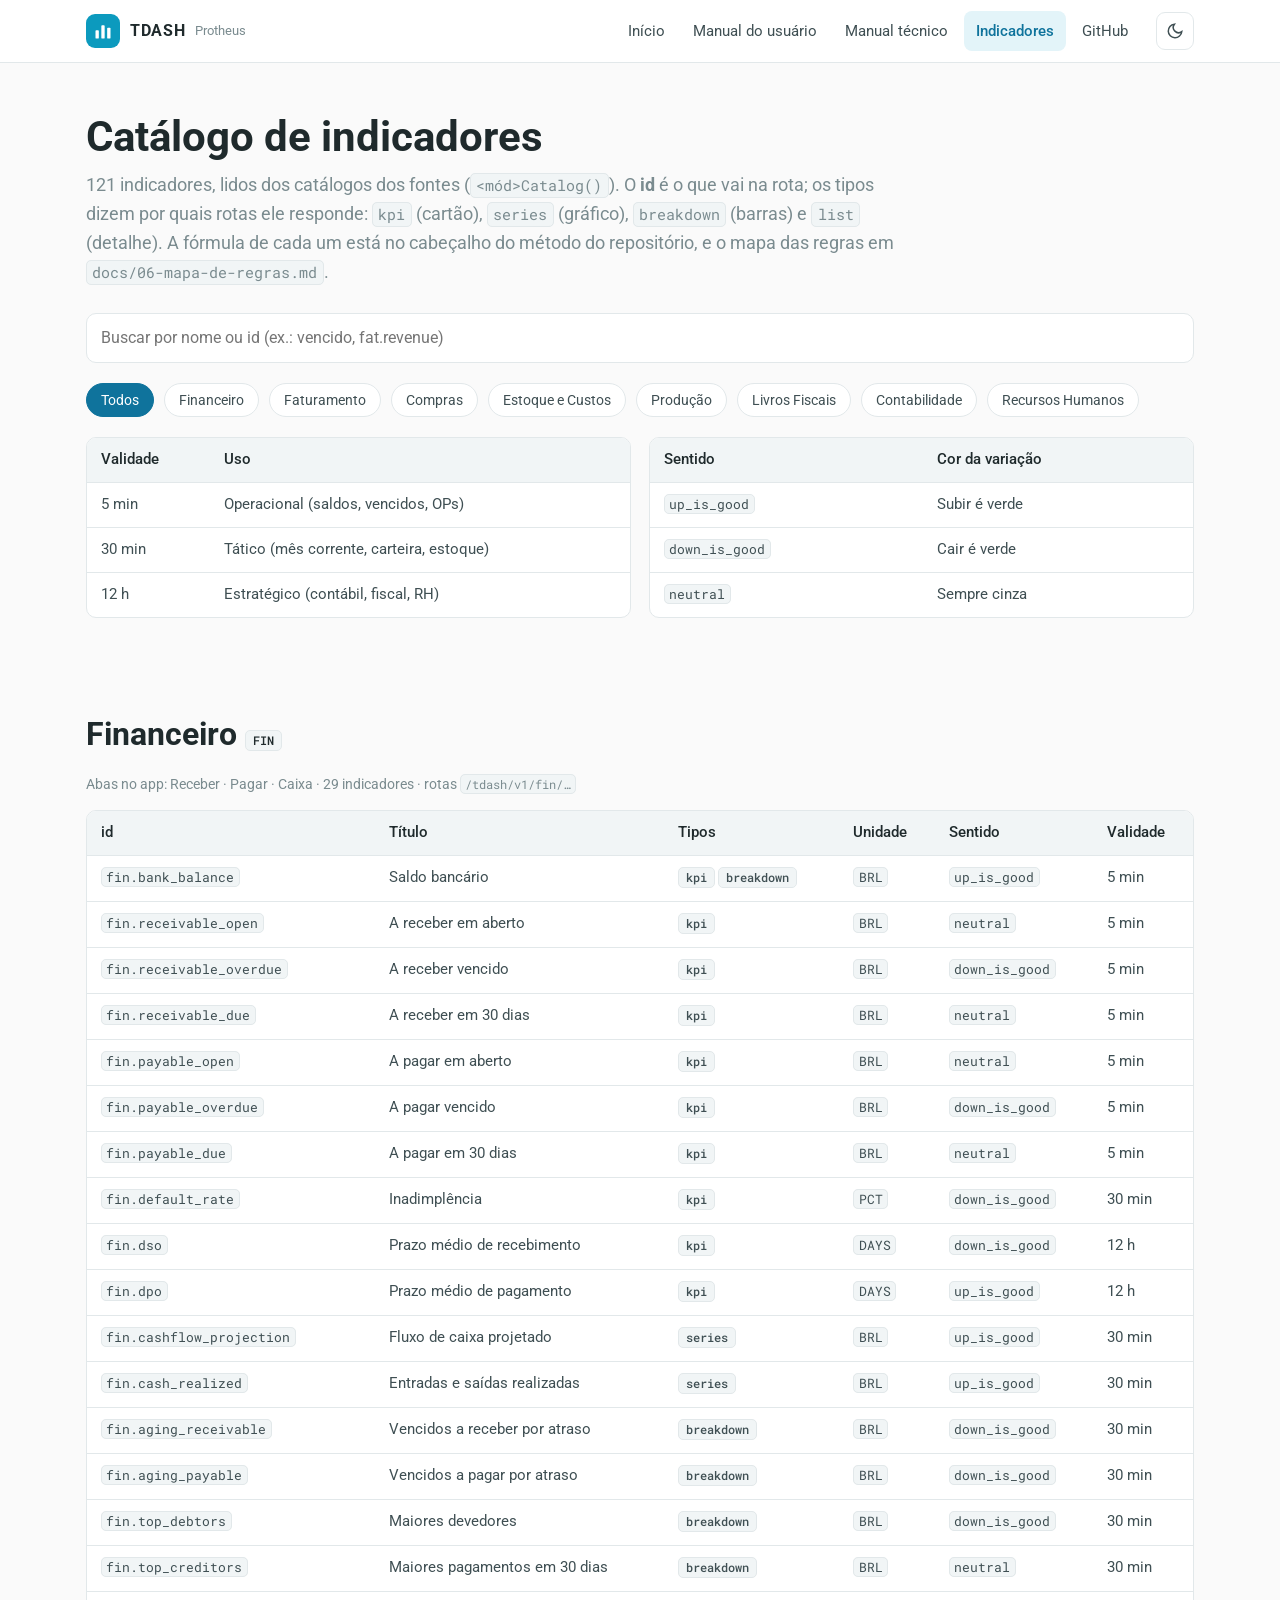
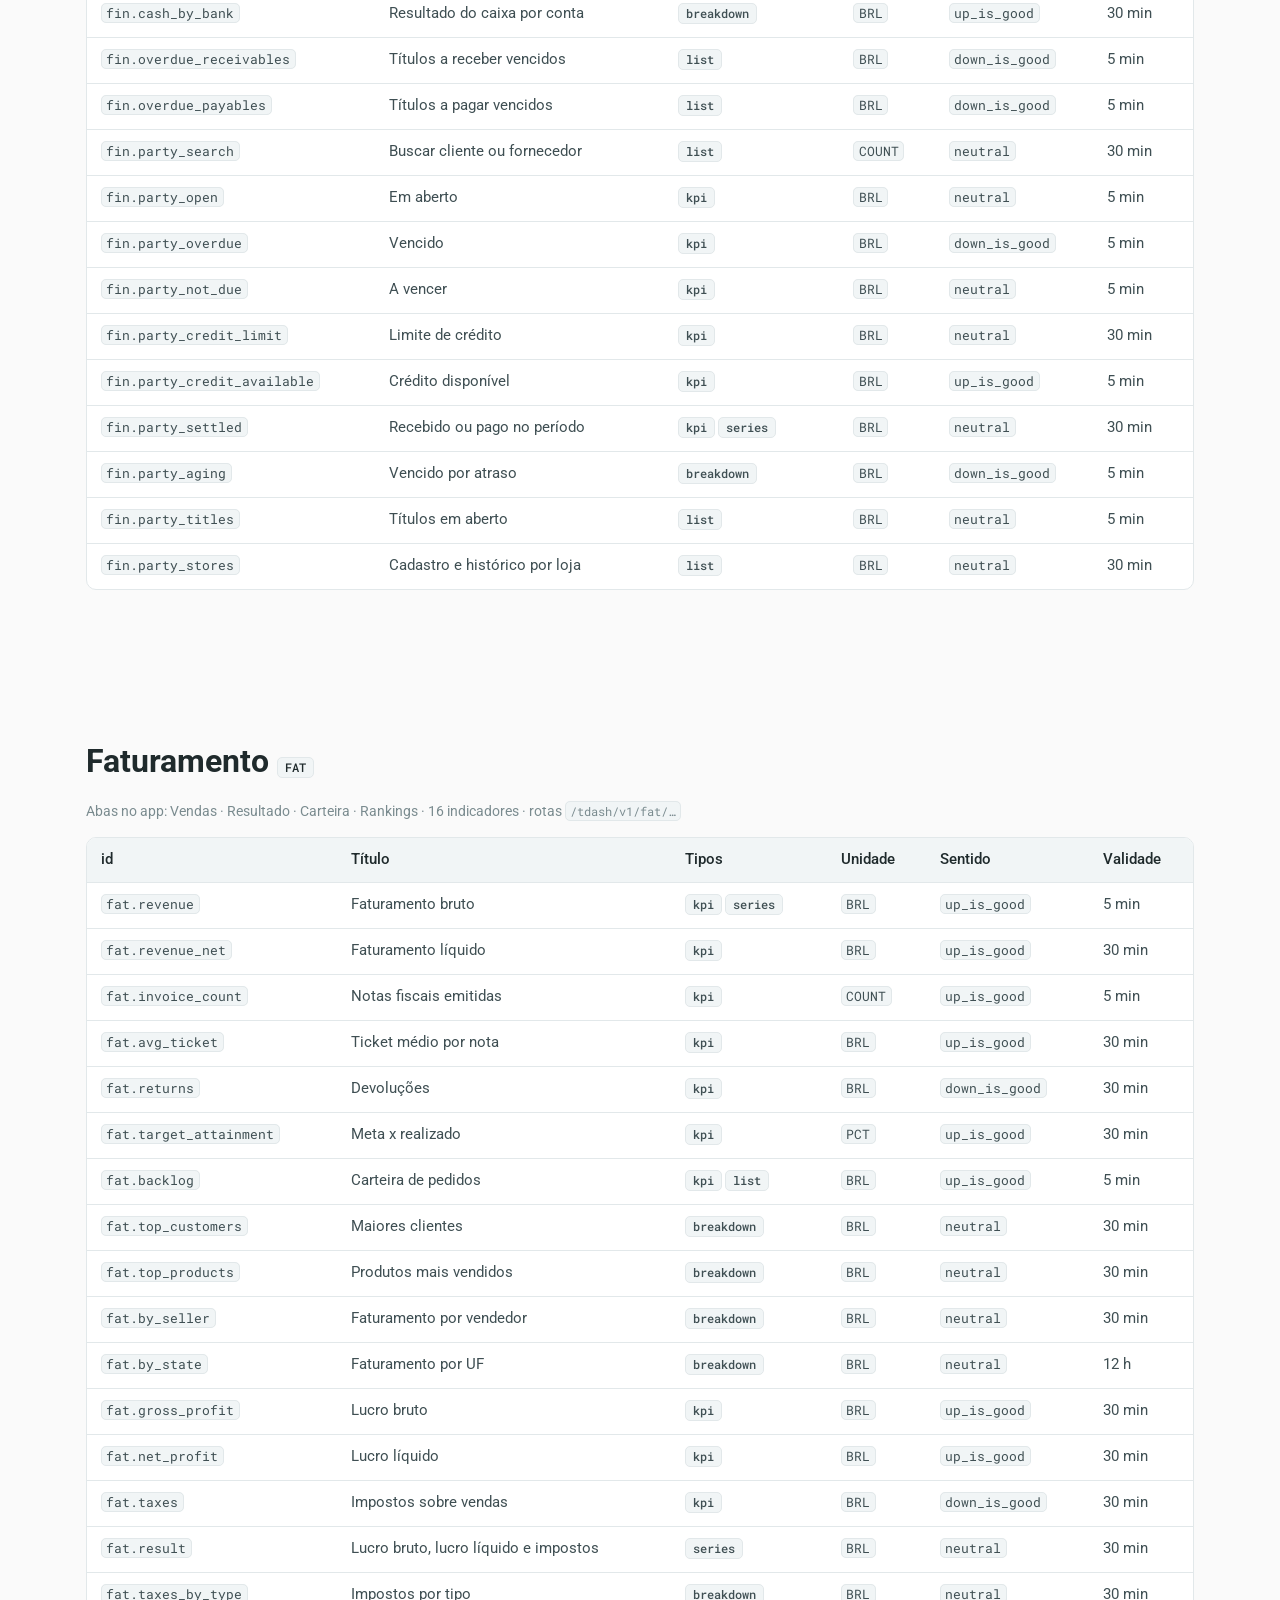
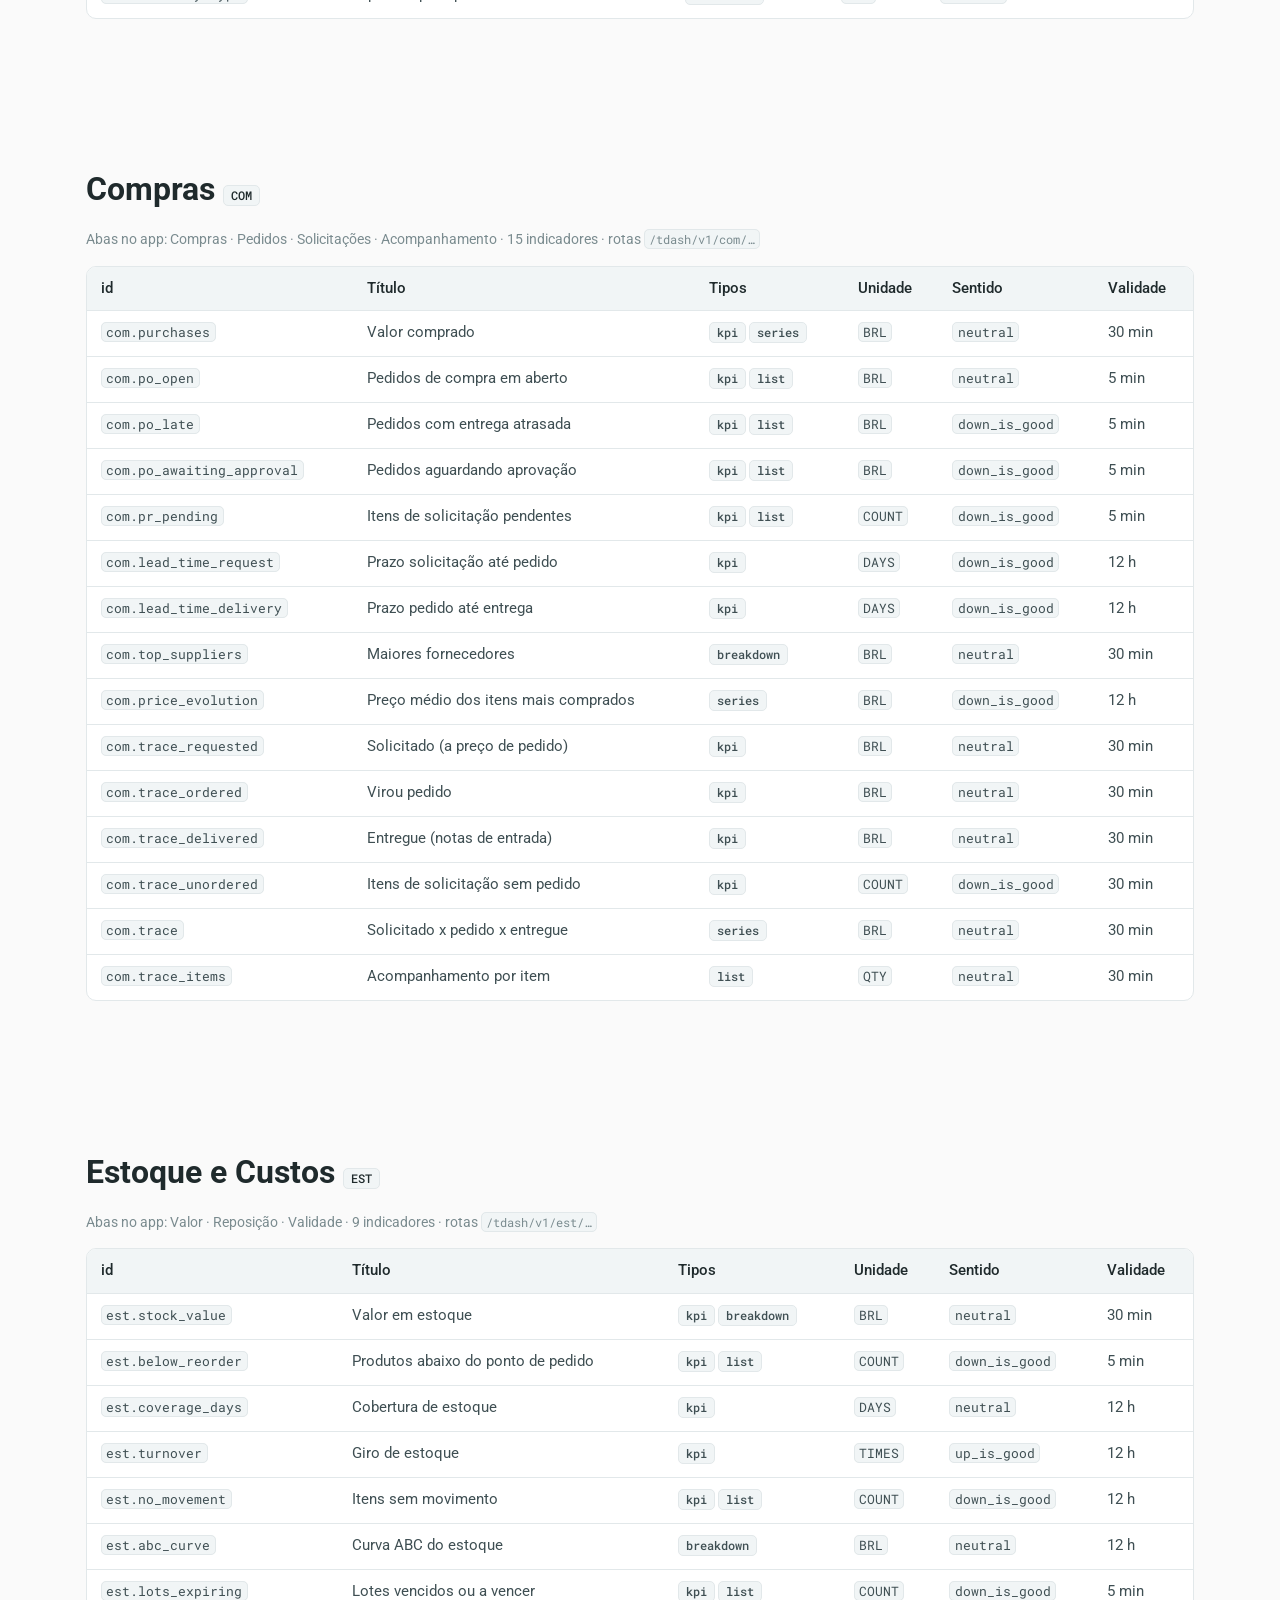
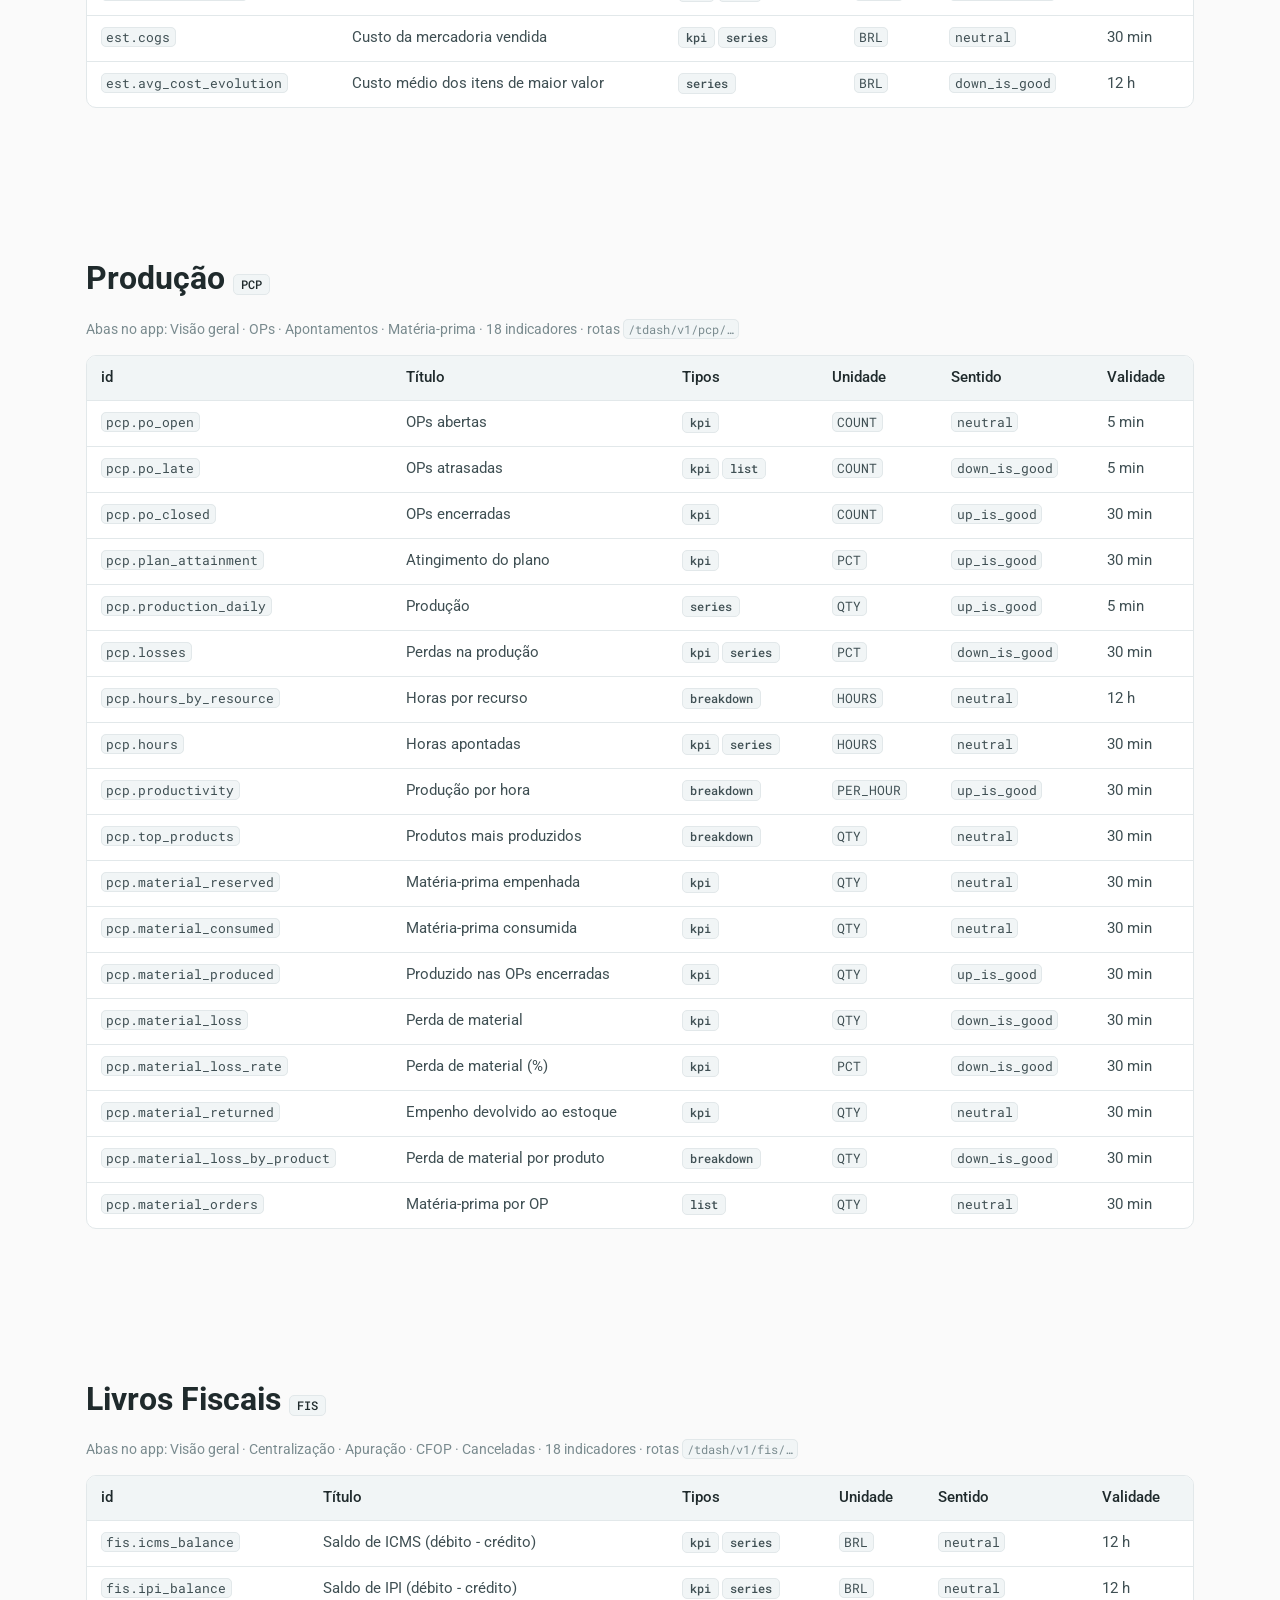
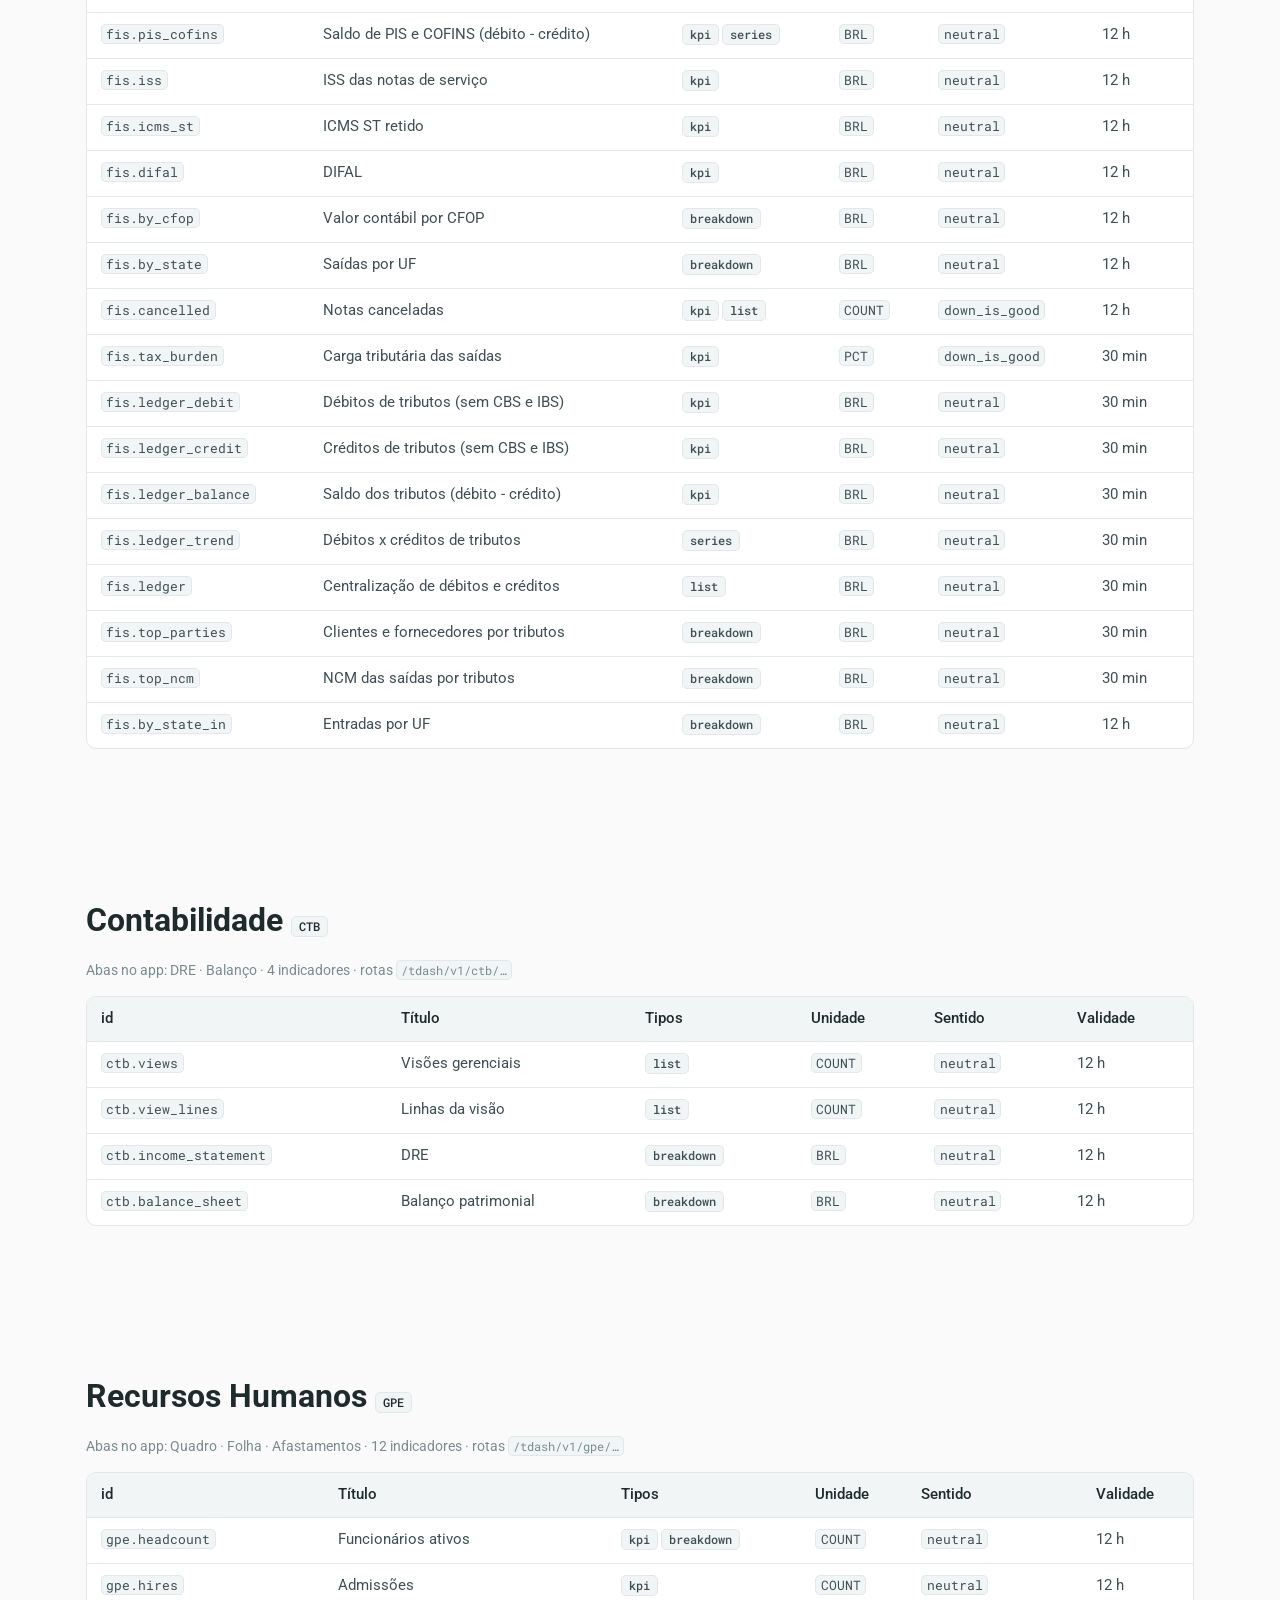
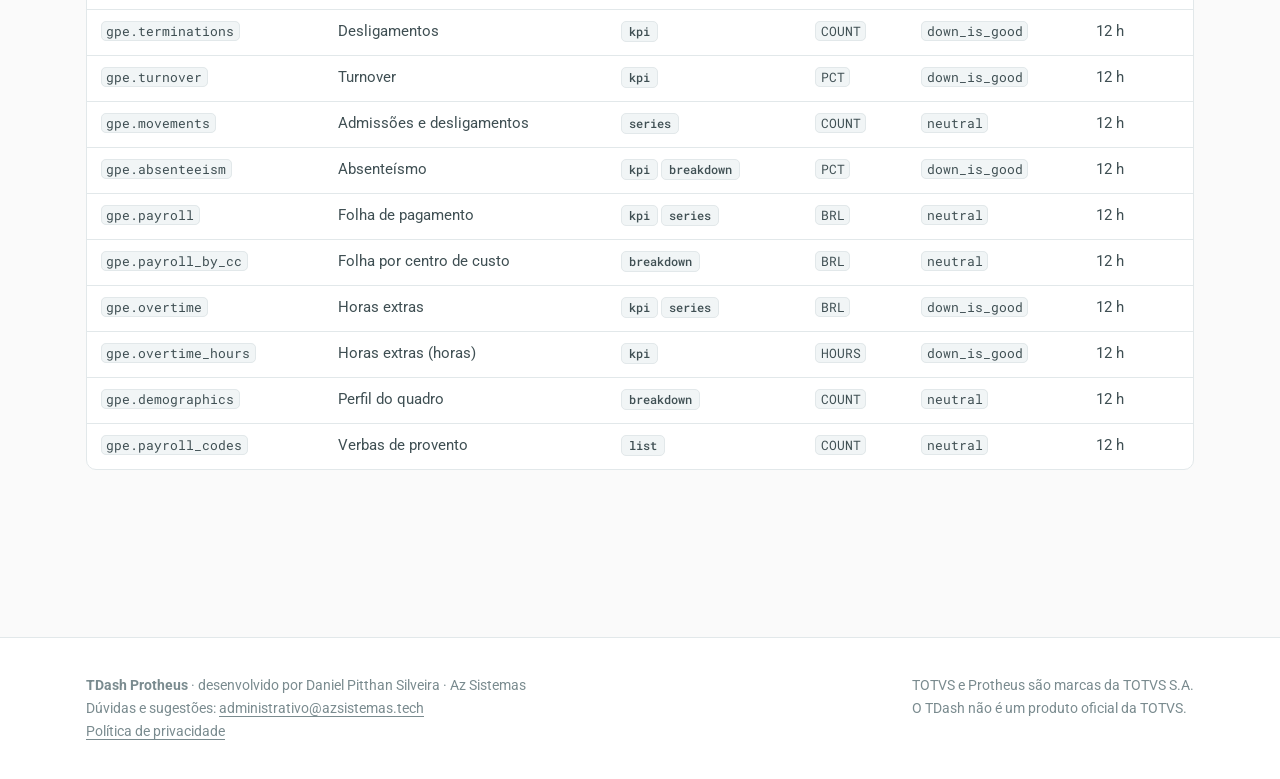
==== commit d52cfc98: "Site: pagina da politica de privacidade do TDash Nova pagina politica-de-privacidade.html no mesmo v" ====
--- a/indicadores.html
+++ b/indicadores.html
@@ -282,7 +282,8 @@
   <div class="wrap">
     <div>
       <b>TDash Protheus</b> · desenvolvido por Daniel Pitthan Silveira · Az Sistemas<br>
-      Dúvidas e sugestões: <a href="mailto:administrativo@azsistemas.tech">administrativo@azsistemas.tech</a>
+      Dúvidas e sugestões: <a href="mailto:administrativo@azsistemas.tech">administrativo@azsistemas.tech</a><br>
+      <a href="politica-de-privacidade.html">Política de privacidade</a>
     </div>
     <div>TOTVS e Protheus são marcas da TOTVS S.A.<br>O TDash não é um produto oficial da TOTVS.</div>
   </div>
--- a/assets/site.css
+++ b/assets/site.css
@@ -193,6 +193,26 @@
 .chip[aria-pressed="true"] { background: var(--brand-dark); border-color: var(--brand-dark); color: #fff; }
 .kind { font: 500 11.5px var(--mono); padding: 2px 7px; border-radius: 5px; background: var(--surface-2); border: 1px solid var(--line); margin: 0 3px 3px 0; display: inline-block; }
 
+/* Política de privacidade */
+.sr-only { position: absolute; width: 1px; height: 1px; margin: -1px; padding: 0; overflow: hidden; clip: rect(0 0 0 0); white-space: nowrap; border: 0; }
+.policy-hero { padding: 64px 0 40px; background: radial-gradient(1100px 440px at 88% -25%, var(--brand-soft), transparent 62%); }
+.policy-hero h1 { font-size: clamp(2rem, 5vw, 3rem); letter-spacing: -.02em; max-width: 20em; margin-bottom: .4em; }
+.policy-hero p.lead { font-size: 1.15rem; max-width: 40em; margin-bottom: 24px; }
+.meta-row { display: flex; flex-wrap: wrap; gap: 10px; }
+.meta-pill { display: inline-flex; align-items: center; gap: 8px; padding: 7px 14px; border-radius: 99px; border: 1px solid var(--line); background: var(--surface); font-size: 14px; color: var(--text); }
+.meta-pill svg { color: var(--brand); flex: none; }
+.policy-summary { padding: 8px 0 8px; }
+.policy-summary .card { height: 100%; }
+.contact-card { display: flex; flex-wrap: wrap; gap: 16px 24px; align-items: center; justify-content: space-between; border-left: 4px solid var(--brand); }
+.contact-card h3 { margin-bottom: .2em; }
+.contact-card p { margin: 0; color: var(--muted); }
+@media (max-width: 560px) { .policy-hero { padding: 40px 0 28px; } .contact-card .btn { width: 100%; justify-content: center; overflow-wrap: anywhere; } }
+@media print {
+  .top, .toc { display: none; }
+  .doc { display: block; padding-top: 0; }
+  .card, .table-wrap { box-shadow: none; break-inside: avoid; }
+}
+
 /* Rodapé */
 footer { border-top: 1px solid var(--line); padding: 36px 0; font-size: 14px; color: var(--muted); background: var(--surface); }
 footer .wrap { display: flex; flex-wrap: wrap; gap: 16px 32px; justify-content: space-between; }
